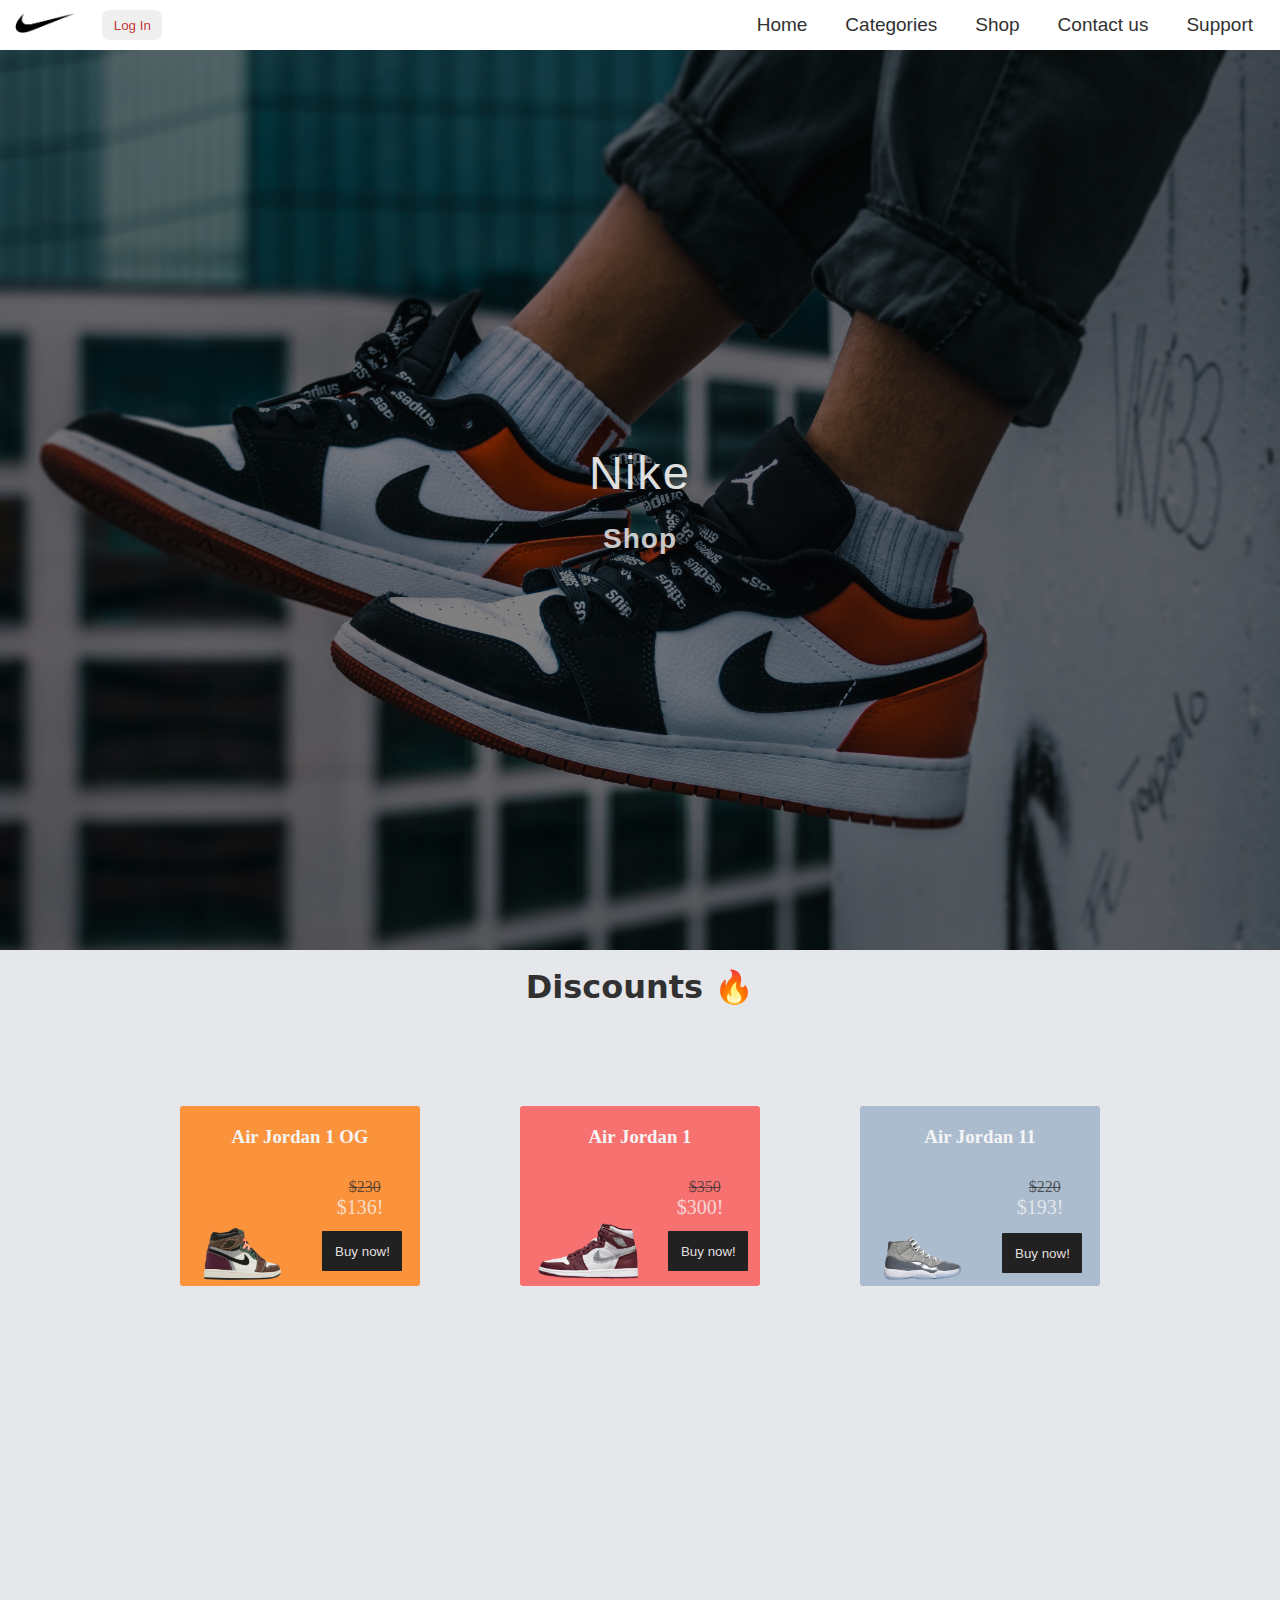
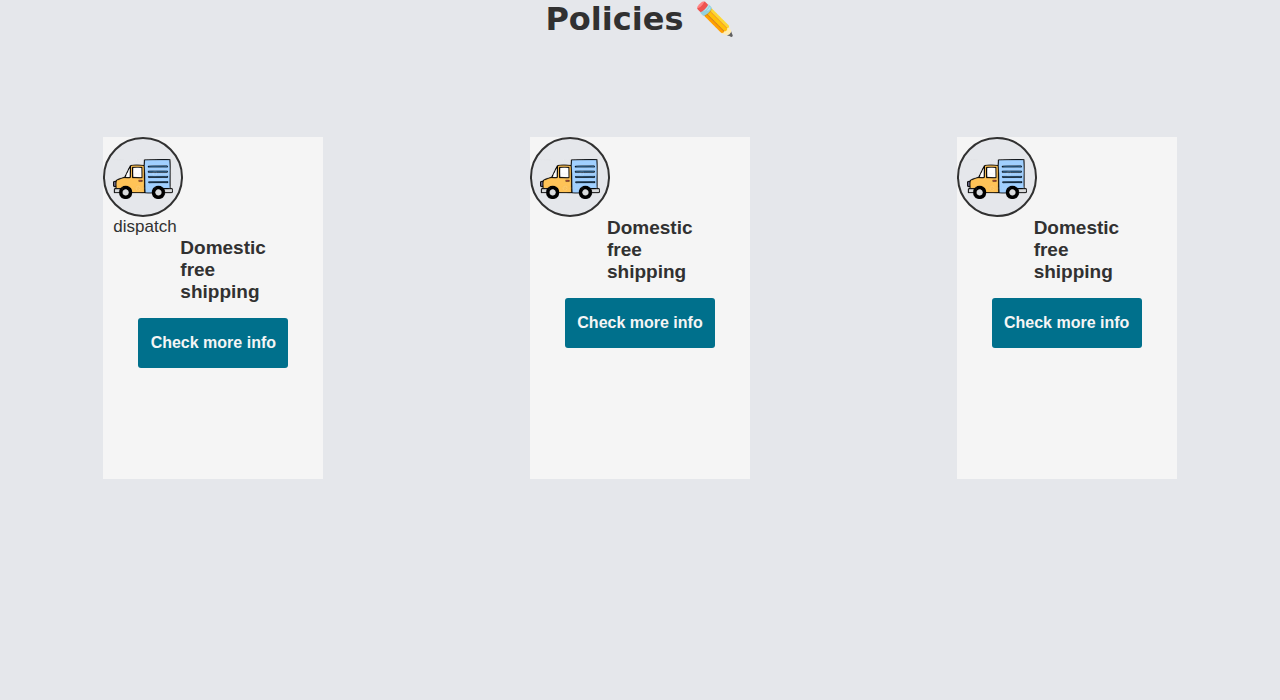
==== index.html @ b377f17c "se guarda" ====
<!DOCTYPE html>
<html lang="en">
  <head>
    <meta charset="UTF-8" />
    <meta http-equiv="X-UA-Compatible" content="IE=edge" />
    <meta name="viewport" content="width=device-width, initial-scale=1.0" />
    <link rel="shortcut icon" href="./img/nike-logo.svg" type="image/x-icon" />
    <link rel="stylesheet" href="./styles/index.css" />
    <title>Nike eCommerce</title>
  </head>
  <body>
    <div class="contenedor-navbar">
      <!-- -------------navbar------------------- -->
        <div class="logo">
        <img src="./img/nike-logo.png" alt="" />
    </div>
    <button>Log In</button>
    <nav>
            <a href="">Home</a>
            <a href="">Categories</a>
            <a href="">Shop</a>
            <a href="">Contact us</a>
            <a href="">Support</a>
      </nav>
    </div>
    <!-- -------------navbar------------------- -->
    <!-- -------------FOTO----------------- -->
    </div>
    <header>
        <div class="foto">
            <h2 class="nike">Nike</h2>
            <h3 class="shop"><a href="">Shop</a></h3>
        </div>
    </header>
<!-- -------------FOTO----------------- -->
<div class="fondo-color">


    <div class="contenedor-descuentos">
        <div class="title-discounts">
            <h1>Discounts 🔥</h1>
        </div>

        <div class="contenedor-targetas-descuentos">

            <div class="target">
                <div class="izq">
                <h3 class="nombre-1">
                    Air Jordan 1 OG
                </h3>
                <div class="precio-1">
                    <p class="original">$230</p>
                    <p class="oferta">$136!</p>
                </div>
                </div>
                <div class="zapa-boton">
                <img src="./img/zapas-des-1.png" alt="">
                    <button>
                        Buy now!
                    </button>
            </div>
            </div>


            <div class="target-2">
                <div class="izq">
                <h3 class="nombre-1">
                    Air Jordan 1
                </h3>
                <div class="precio-1">
                    <p class="original">$350</p>
                    <p class="oferta">$300!</p>
                </div>
                </div>
                <div class="zapa-boton">
                <img src="./img/zapa-2.png" alt="">
                    <button>
                        Buy now!
                    </button>
            </div>
            </div>



            <div class="target-3">
                <div class="izq">
                <h3 class="nombre-1">
                    Air Jordan 11
                </h3>
                <div class="precio-1">
                    <p class="original">$220</p>
                    <p class="oferta">$193!</p>
                </div>
                </div>
                <div class="zapa-boton">
                    <div class="alrevez">
                <img src="./img/zapa-3.png" alt="">
            </div>
                    <button>
                        Buy now!
                    </button>
            </div>
            </div>


        </div>

    </div>


    <div class="contenedorPolicies">
        <div class="titlePolicies">
            <h1>Policies ✏️</h1>
        </div>

        <div class="contenedor-cajas">

        <div class="card">
            <div class="circle">
            <div class="img">
            <img src="./img/hand-drawn-truck-illustration-png.webp" alt="">
            
        </div>
        
        </div>
        <p class="despacho">dispatch</p>
        <div class="texto">
            <p>Domestic free shipping</p>
        </div>
        <div class="boton">
            <button>Check more info</button>
        </div>
        </div>


        <div class="card">
            <div class="circle">
            <div class="img">
            <img src="./img/hand-drawn-truck-illustration-png.webp" alt="">
        </div>
        </div>
        <div class="texto">
            <p>Domestic free shipping</p>
        </div>
        <div class="boton">
            <button>Check more info</button>
        </div>
        </div>


        <div class="card">
            <div class="circle">
            <div class="img">
            <img src="./img/hand-drawn-truck-illustration-png.webp" alt="">
        </div>
        </div>
        <div class="texto">
            <p>Domestic free shipping</p>
        </div>
        <div class="boton">
            <button>Check more info</button>
        </div>
        </div>


    </div>

</div>

</div>
  </body>
</html>
---- styles/index.css ----
.contenedor-navbar {
  display: flex;
  justify-content: space-between;
  align-items: center;
  width: 100%;
  height: 50px;
}
.contenedor-navbar .logo {
  margin-left: 15px;
}
.contenedor-navbar .logo img {
  width: 60px;
  height: 20px;
}
.contenedor-navbar button {
  margin-right: 550px;
  width: 60px;
  height: 30px;
  border-radius: 7px;
  border: none;
  color: rgba(182, 9, 9, 0.837);
}
.contenedor-navbar button:hover {
  background-color: rgba(128, 128, 128, 0.341);
  transition: 0.7s;
}
.contenedor-navbar nav {
  margin-right: 10px;
}
.contenedor-navbar nav a {
  padding: 17px;
  color: #313131;
  font-size: 19px;
  font-family: sans-serif;
}
.contenedor-navbar nav a:hover {
  color: rgba(182, 9, 9, 0.837);
  transition: 0.3s;
}

header {
  width: 100%;
  height: 100vh;
}
header .foto {
  background-image: linear-gradient(0deg, rgba(0, 0, 0, 0.5), rgba(0, 0, 0, 0.5)), url(../img/danilo-capece-NoVnXXmDNi0-unsplash.jpg);
  background-position: center;
  background-size: cover;
  height: 100vh;
  width: 100%;
  display: flex;
  justify-content: center;
  align-items: center;
  flex-direction: column;
}
header .nike {
  font-size: 47px;
  font-family: rubik, sans-serif;
  letter-spacing: 2px;
  color: whitesmoke;
  font-weight: inherit;
  opacity: 0.9;
  margin-bottom: 23px;
}
header h3 a {
  font-size: 28px;
  font-family: Arial, Helvetica, sans-serif;
  color: whitesmoke;
  letter-spacing: 1px;
  font-weight: inherit;
  border-bottom: 2px whitesmoke;
  transition: 0.3s;
  opacity: 0.8;
}
header h3 a:hover {
  opacity: 1;
  transform: scale(1.2);
}

.fondo-color {
  background-color: rgb(229, 231, 235);
}

.contenedor-descuentos {
  height: 70vh;
  width: 100%;
}
.contenedor-descuentos .title-discounts {
  display: flex;
  justify-content: center;
  align-items: center;
  padding-top: 18px;
}
.contenedor-descuentos .title-discounts h1 {
  color: #313131;
  font-family: system-ui, -apple-system, BlinkMacSystemFont, "Segoe UI", Roboto, Oxygen, Ubuntu, Cantarell, "Open Sans", "Helvetica Neue", sans-serif;
}
.contenedor-descuentos .contenedor-targetas-descuentos {
  display: flex;
  align-items: center;
  justify-content: center;
  margin: 50px;
}
.contenedor-descuentos .contenedor-targetas-descuentos .target {
  background-color: rgb(251, 146, 60);
  width: 240px;
  height: 180px;
  margin: 50px;
  transition: 0.5s;
  border-radius: 3px;
}
.contenedor-descuentos .contenedor-targetas-descuentos .target:hover {
  background-color: rgb(251, 106, 60);
  transition: 0.3s;
  transform: skewX(-20deg);
}
.contenedor-descuentos .contenedor-targetas-descuentos .target .izq {
  display: flex;
  flex-direction: column;
  justify-content: center;
  align-items: center;
  margin-top: 1.25rem;
}
.contenedor-descuentos .contenedor-targetas-descuentos .target .izq h3 {
  font-size: 1.175rem;
  color: whitesmoke;
}
.contenedor-descuentos .contenedor-targetas-descuentos .target .izq .precio-1 {
  display: block;
  margin-left: 120px;
  margin-top: 30px;
}
.contenedor-descuentos .contenedor-targetas-descuentos .target .izq .precio-1 .original {
  color: rgba(49, 49, 49, 0.7725490196);
  margin-left: 12px;
  text-decoration-line: line-through;
}
.contenedor-descuentos .contenedor-targetas-descuentos .target .izq .precio-1 .oferta {
  font-size: 20px;
  color: rgba(245, 245, 245, 0.765);
}
.contenedor-descuentos .contenedor-targetas-descuentos .target .zapa-boton {
  display: flex;
  justify-content: space-around;
  align-items: center;
}
.contenedor-descuentos .contenedor-targetas-descuentos .target .zapa-boton img {
  height: 4rem;
}
.contenedor-descuentos .contenedor-targetas-descuentos .target .zapa-boton button {
  background-color: #212121;
  color: rgb(224, 223, 223);
  height: 40px;
  width: 80px;
  border: none;
  border-radius: 1px;
}
.contenedor-descuentos .contenedor-targetas-descuentos .target .zapa-boton button:hover {
  background-color: #313131;
  transition: 0.3s;
  color: white;
}
.contenedor-descuentos .contenedor-targetas-descuentos .target-2 {
  background-color: rgb(248, 113, 113);
  width: 240px;
  height: 180px;
  margin: 50px;
  transition: 0.5s;
  border-radius: 3px;
}
.contenedor-descuentos .contenedor-targetas-descuentos .target-2:hover {
  background-color: rgb(230, 80, 57);
  transition: 0.3s;
  transform: skewX(-20deg);
}
.contenedor-descuentos .contenedor-targetas-descuentos .target-2 .izq {
  display: flex;
  flex-direction: column;
  justify-content: center;
  align-items: center;
  margin-top: 1.25rem;
}
.contenedor-descuentos .contenedor-targetas-descuentos .target-2 .izq h3 {
  font-size: 1.175rem;
  color: whitesmoke;
}
.contenedor-descuentos .contenedor-targetas-descuentos .target-2 .izq .precio-1 {
  display: block;
  margin-left: 120px;
  margin-top: 30px;
}
.contenedor-descuentos .contenedor-targetas-descuentos .target-2 .izq .precio-1 .original {
  color: rgba(49, 49, 49, 0.7725490196);
  margin-left: 12px;
  text-decoration-line: line-through;
}
.contenedor-descuentos .contenedor-targetas-descuentos .target-2 .izq .precio-1 .oferta {
  font-size: 20px;
  color: rgba(245, 245, 245, 0.765);
}
.contenedor-descuentos .contenedor-targetas-descuentos .target-2 .zapa-boton {
  display: flex;
  justify-content: space-around;
  align-items: center;
}
.contenedor-descuentos .contenedor-targetas-descuentos .target-2 .zapa-boton img {
  height: 4rem;
}
.contenedor-descuentos .contenedor-targetas-descuentos .target-2 .zapa-boton button {
  background-color: #212121;
  color: rgb(224, 223, 223);
  height: 40px;
  width: 80px;
  border: none;
  border-radius: 1px;
}
.contenedor-descuentos .contenedor-targetas-descuentos .target-2 .zapa-boton button:hover {
  background-color: #313131;
  transition: 0.3s;
  color: white;
}

.target-3 {
  background-color: rgb(172, 188, 207);
  width: 240px;
  height: 180px;
  margin: 50px;
  transition: 0.5s;
  border-radius: 3px;
}
.target-3:hover {
  background-color: rgb(137, 149, 164);
  transition: 0.3s;
  transform: skewX(-20deg);
}
.target-3 .izq {
  display: flex;
  flex-direction: column;
  justify-content: center;
  align-items: center;
  margin-top: 1.25rem;
}
.target-3 .izq h3 {
  font-size: 1.175rem;
  color: whitesmoke;
}
.target-3 .izq .precio-1 {
  display: block;
  margin-left: 120px;
  margin-top: 30px;
}
.target-3 .izq .precio-1 .original {
  color: rgba(49, 49, 49, 0.7725490196);
  margin-left: 12px;
  text-decoration-line: line-through;
}
.target-3 .izq .precio-1 .oferta {
  font-size: 20px;
  color: rgba(245, 245, 245, 0.765);
}
.target-3 .zapa-boton {
  display: flex;
  justify-content: space-around;
  align-items: center;
}
.target-3 .zapa-boton img {
  height: 4rem;
}
.target-3 .zapa-boton button {
  background-color: #212121;
  color: rgb(224, 223, 223);
  height: 40px;
  width: 80px;
  border: none;
  border-radius: 1px;
}
.target-3 .zapa-boton button:hover {
  background-color: #313131;
  transition: 0.3s;
  color: white;
}

.contenedorPolicies {
  height: 80vh;
  width: 100%;
}
.contenedorPolicies h1 {
  color: #313131;
  font-family: system-ui, -apple-system, BlinkMacSystemFont, "Segoe UI", Roboto, Oxygen, Ubuntu, Cantarell, "Open Sans", "Helvetica Neue", sans-serif;
  display: flex;
  justify-content: center;
  align-items: center;
  padding-top: 20px;
}
.contenedorPolicies .contenedor-cajas {
  display: flex;
  justify-content: center;
  align-items: center;
  justify-content: space-around;
  height: 60vh;
}
.contenedorPolicies .contenedor-cajas .card {
  height: 38vh;
  width: 220px;
  background-color: whitesmoke;
  transition: 0.3s;
}
.contenedorPolicies .contenedor-cajas .card:hover {
  transform: scale();
  box-shadow: 0px 0px 10px 0px #313131;
}
.contenedorPolicies .contenedor-cajas .card .circle {
  background-color: rgb(229, 231, 235);
  height: 5rem;
  width: 5rem;
  border-radius: 9999px;
  border-top: #313131 2px solid;
  border-left: #313131 2px solid;
  border-right: #313131 2px solid;
  border-bottom: #313131 2px solid;
}
.contenedorPolicies .contenedor-cajas .card .circle .img {
  display: flex;
  align-items: center;
  justify-content: center;
  width: 100%;
  padding-top: 20px;
}
.contenedorPolicies .contenedor-cajas .card .circle .img img {
  width: 60px;
  height: 40px;
}
.contenedorPolicies .contenedor-cajas .card .despacho {
  color: #313131;
  font-size: 17px;
  font-family: "Franklin Gothic Medium", "Arial Narrow", Arial, sans-serif;
  padding-left: 10px;
  width: 100%;
}
.contenedorPolicies .contenedor-cajas .card .texto {
  width: 100%;
  display: flex;
  align-items: center;
  justify-content: center;
  margin-top: 0px;
}
.contenedorPolicies .contenedor-cajas .card .texto p {
  color: #313131;
  font-family: sans-serif;
  width: 30%;
  font-weight: bold;
  font-size: 19px;
}
.contenedorPolicies .contenedor-cajas .card .boton {
  display: flex;
  justify-content: center;
  align-items: center;
  padding-top: 15px;
  padding-bottom: 3px;
}
.contenedorPolicies .contenedor-cajas .card .boton button {
  background-color: rgb(0, 112, 140);
  border: none;
  border-radius: 3px;
  width: 150px;
  height: 50px;
  color: whitesmoke;
  font-size: 16px;
  font-weight: bold;
  font-family: sans-serif;
}
.contenedorPolicies .contenedor-cajas .card .boton button:hover {
  background-color: rgb(1, 87, 109);
  transition: 0.2s;
}

* {
  padding: 0px;
  margin: 0px;
  box-sizing: border-box;
}

a {
  text-decoration: none;
}

ul {
  list-style: none;
}/*# sourceMappingURL=index.css.map */
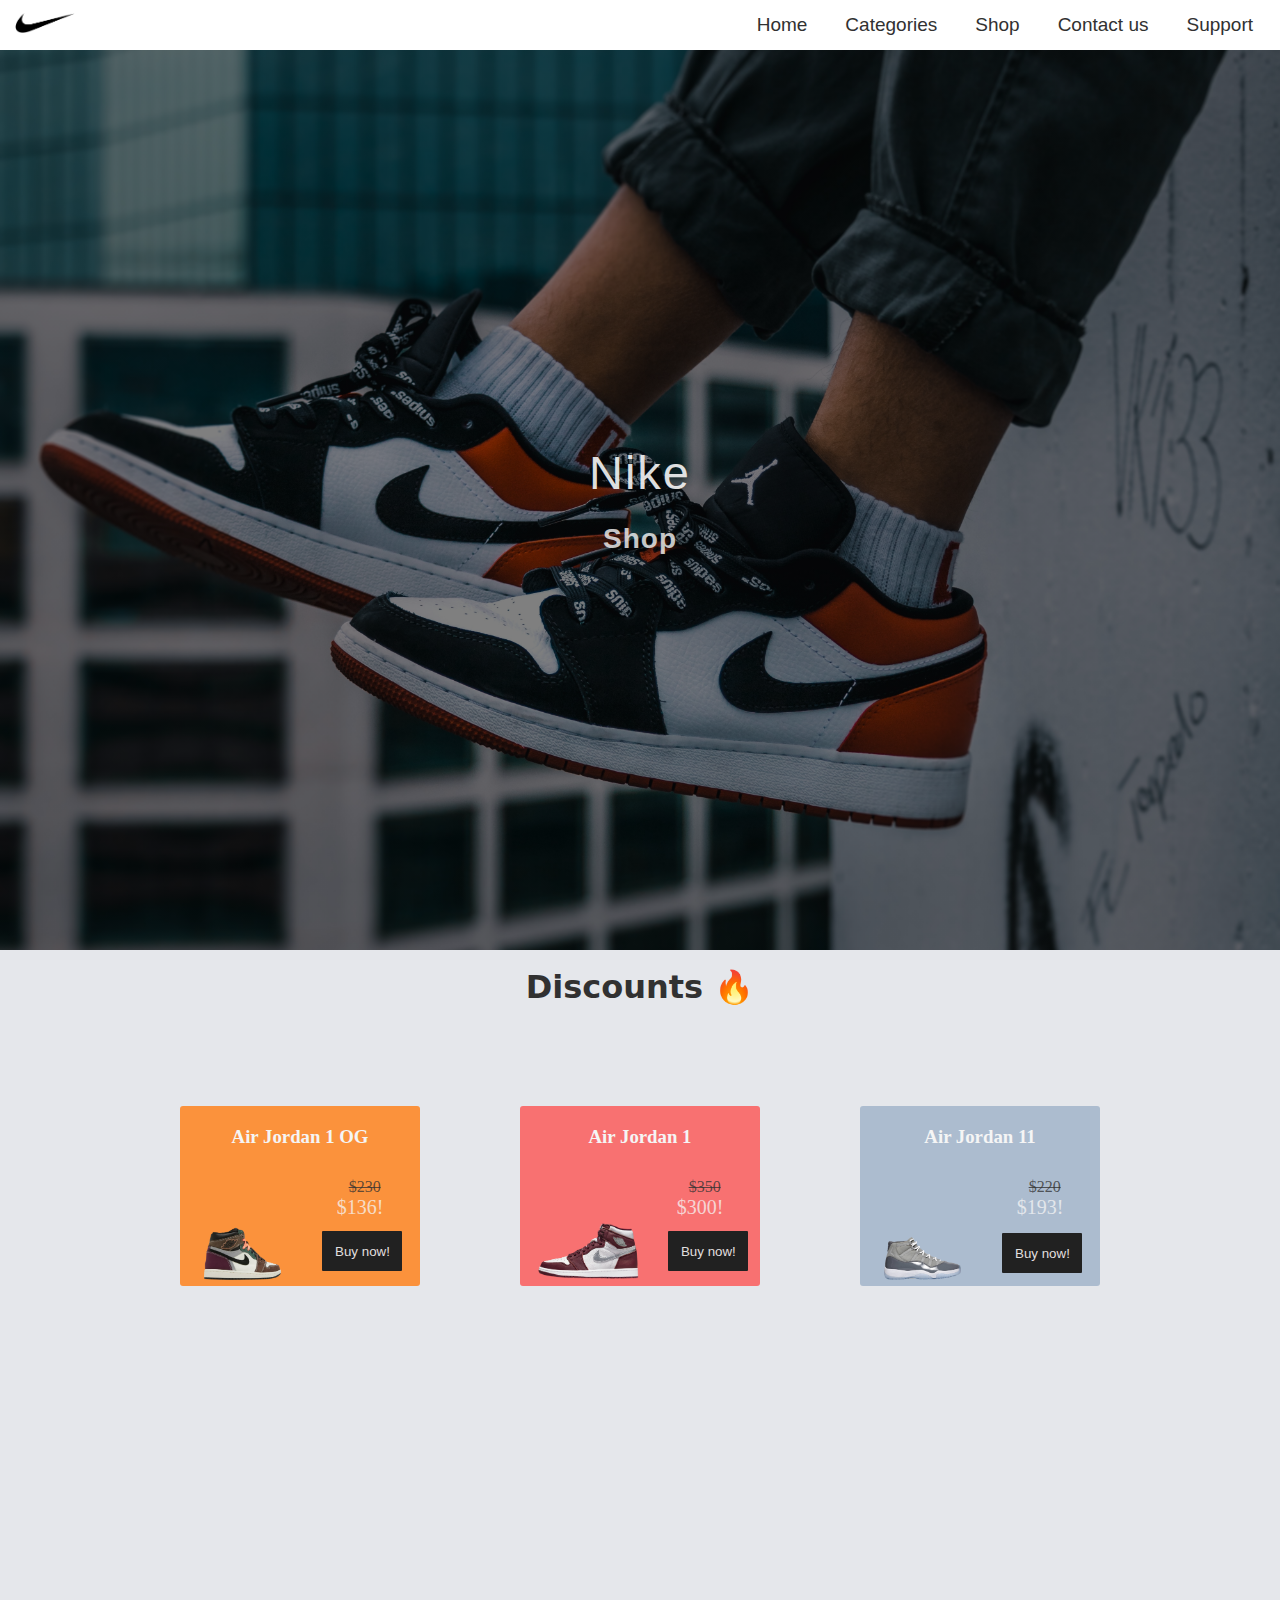
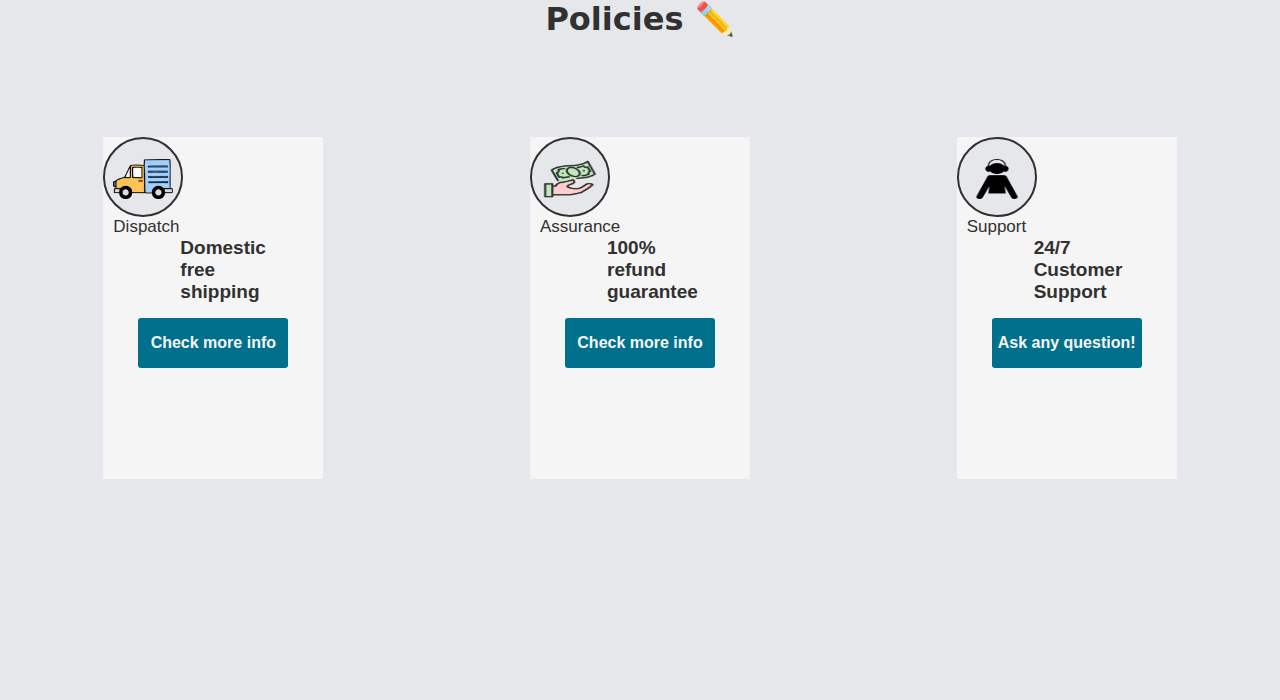
==== commit c4841343: "act2" ====
--- a/index.html
+++ b/index.html
@@ -6,6 +6,7 @@
     <meta name="viewport" content="width=device-width, initial-scale=1.0" />
     <link rel="shortcut icon" href="./img/nike-logo.svg" type="image/x-icon" />
     <link rel="stylesheet" href="./styles/index.css" />
+    <script src="./js/main.js"></script>
     <title>Nike eCommerce</title>
   </head>
   <body>
@@ -14,13 +15,13 @@
         <div class="logo">
         <img src="./img/nike-logo.png" alt="" />
     </div>
-    <button>Log In</button>
+    
     <nav>
-            <a href="">Home</a>
-            <a href="">Categories</a>
-            <a href="">Shop</a>
-            <a href="">Contact us</a>
-            <a href="">Support</a>
+            <a href="./index.html">Home</a>
+            <a href="./html/categories.html">Categories</a>
+            <a href="./html/shop.html">Shop</a>
+            <a href="./html/contact-us.html">Contact us</a>
+            <a href="./html/support.html">Support</a>
       </nav>
     </div>
     <!-- -------------navbar------------------- -->
@@ -123,7 +124,7 @@
         </div>
         
         </div>
-        <p class="despacho">dispatch</p>
+        <p class="despacho">Dispatch</p>
         <div class="texto">
             <p>Domestic free shipping</p>
         </div>
@@ -136,11 +137,12 @@
         <div class="card">
             <div class="circle">
             <div class="img">
-            <img src="./img/hand-drawn-truck-illustration-png.webp" alt="">
+            <img src="./img/58b6ef10b35d7b1a1f43ffbb51ce09f5-billete-de-un-dolar.png" alt="">
         </div>
         </div>
+        <p class="despacho">Assurance</p>
         <div class="texto">
-            <p>Domestic free shipping</p>
+            <p>100% refund guarantee</p>
         </div>
         <div class="boton">
             <button>Check more info</button>
@@ -151,14 +153,15 @@
         <div class="card">
             <div class="circle">
             <div class="img">
-            <img src="./img/hand-drawn-truck-illustration-png.webp" alt="">
+            <img src="./img/support-img.png" alt="">
         </div>
         </div>
+        <p class="despacho">Support</p>
         <div class="texto">
-            <p>Domestic free shipping</p>
+            <p>24/7 Customer Support</p>
         </div>
         <div class="boton">
-            <button>Check more info</button>
+            <button>Ask any question!</button>
         </div>
         </div>
 
--- a/styles/index.css
+++ b/styles/index.css
@@ -1,379 +1,762 @@
-.contenedor-navbar {
-  display: flex;
-  justify-content: space-between;
-  align-items: center;
-  width: 100%;
-  height: 50px;
+@media (max-width: 768px) {
+  .contenedor-navbar {
+    display: flex;
+    flex-direction: column;
+    align-items: center;
+    justify-content: center;
+    width: 100%;
+    min-height: 80px;
+  }
+  .contenedor-navbar .logo {
+    padding-bottom: 20px;
+  }
+  .contenedor-navbar .logo img {
+    width: 60px;
+    height: 20px;
+    display: flex;
+    justify-content: space-around;
+    align-items: center;
+  }
+  .contenedor-navbar button {
+    margin-right: 550px;
+    width: 60px;
+    height: 30px;
+    border-radius: 7px;
+    border: none;
+    color: rgba(182, 9, 9, 0.837);
+  }
+  .contenedor-navbar button:hover {
+    background-color: rgba(128, 128, 128, 0.341);
+    transition: 0.7s;
+  }
+  .contenedor-navbar nav {
+    margin-right: 10px;
+  }
+  .contenedor-navbar nav a {
+    padding: 6px;
+    color: #313131;
+    font-size: 19px;
+    font-family: sans-serif;
+  }
+  .contenedor-navbar nav a:hover {
+    color: rgba(182, 9, 9, 0.837);
+    transition: 0.3s;
+  }
+  header {
+    width: 100%;
+    height: 100vh;
+  }
+  header .foto {
+    background-image: linear-gradient(0deg, rgba(0, 0, 0, 0.5), rgba(0, 0, 0, 0.5)), url(../img/danilo-capece-NoVnXXmDNi0-unsplash.jpg);
+    background-position: center;
+    background-size: cover;
+    height: 100vh;
+    width: 100%;
+    display: flex;
+    justify-content: center;
+    align-items: center;
+    flex-direction: column;
+  }
+  header .nike {
+    font-size: 47px;
+    font-family: rubik, sans-serif;
+    letter-spacing: 2px;
+    color: whitesmoke;
+    font-weight: inherit;
+    opacity: 0.9;
+    margin-bottom: 23px;
+  }
+  header h3 a {
+    font-size: 28px;
+    font-family: Arial, Helvetica, sans-serif;
+    color: whitesmoke;
+    letter-spacing: 1px;
+    font-weight: inherit;
+    border-bottom: 2px whitesmoke;
+    transition: 0.3s;
+    opacity: 0.8;
+  }
+  header h3 a:hover {
+    opacity: 1;
+    transform: scale(1.2);
+  }
 }
-.contenedor-navbar .logo {
-  margin-left: 15px;
+@media (min-width: 768px) {
+  .contenedor-navbar {
+    display: flex;
+    justify-content: space-between;
+    align-items: center;
+    width: 100%;
+    min-height: 50px;
+  }
+  .contenedor-navbar .logo {
+    margin-left: 15px;
+  }
+  .contenedor-navbar .logo img {
+    width: 60px;
+    height: 20px;
+  }
+  .contenedor-navbar button {
+    margin-right: 550px;
+    width: 60px;
+    height: 30px;
+    border-radius: 7px;
+    border: none;
+    color: rgba(182, 9, 9, 0.837);
+  }
+  .contenedor-navbar button:hover {
+    background-color: rgba(128, 128, 128, 0.341);
+    transition: 0.7s;
+  }
+  .contenedor-navbar nav {
+    margin-right: 10px;
+  }
+  .contenedor-navbar nav a {
+    padding: 17px;
+    color: #313131;
+    font-size: 19px;
+    font-family: sans-serif;
+  }
+  .contenedor-navbar nav a:hover {
+    color: rgba(182, 9, 9, 0.837);
+    transition: 0.3s;
+  }
+  header {
+    width: 100%;
+    height: 100vh;
+  }
+  header .foto {
+    background-image: linear-gradient(0deg, rgba(0, 0, 0, 0.5), rgba(0, 0, 0, 0.5)), url(../img/danilo-capece-NoVnXXmDNi0-unsplash.jpg);
+    background-position: center;
+    background-size: cover;
+    height: 100vh;
+    width: 100%;
+    display: flex;
+    justify-content: center;
+    align-items: center;
+    flex-direction: column;
+  }
+  header .nike {
+    font-size: 47px;
+    font-family: rubik, sans-serif;
+    letter-spacing: 2px;
+    color: whitesmoke;
+    font-weight: inherit;
+    opacity: 0.9;
+    margin-bottom: 23px;
+  }
+  header h3 a {
+    font-size: 28px;
+    font-family: Arial, Helvetica, sans-serif;
+    color: whitesmoke;
+    letter-spacing: 1px;
+    font-weight: inherit;
+    border-bottom: 2px whitesmoke;
+    transition: 0.3s;
+    opacity: 0.8;
+  }
+  header h3 a:hover {
+    opacity: 1;
+    transform: scale(1.2);
+  }
 }
-.contenedor-navbar .logo img {
-  width: 60px;
-  height: 20px;
+@media (max-width: 768px) {
+  .fondo-color {
+    background-color: rgb(229, 231, 235);
+  }
+  .contenedorPolicies {
+    height: 120vh;
+    width: 100%;
+  }
+  .contenedorPolicies h1 {
+    color: #313131;
+    font-family: system-ui, -apple-system, BlinkMacSystemFont, "Segoe UI", Roboto, Oxygen, Ubuntu, Cantarell, "Open Sans", "Helvetica Neue", sans-serif;
+    display: flex;
+    justify-content: center;
+    align-items: center;
+    padding-top: 20px;
+  }
+  .contenedorPolicies .contenedor-cajas {
+    display: flex;
+    justify-content: center;
+    align-items: center;
+    flex-direction: column;
+    height: 100vh;
+    padding-top: 50px;
+  }
+  .contenedorPolicies .contenedor-cajas .card {
+    height: 38vh;
+    width: 220px;
+    background-color: whitesmoke;
+    transition: 0.3s;
+    margin: 20px;
+  }
+  .contenedorPolicies .contenedor-cajas .card:hover {
+    border-radius: 2px;
+    transform: scale();
+    box-shadow: 0px 0px 10px 0px #313131;
+  }
+  .contenedorPolicies .contenedor-cajas .card .circle {
+    background-color: rgb(229, 231, 235);
+    height: 5rem;
+    width: 5rem;
+    border-radius: 9999px;
+    border-top: #313131 2px solid;
+    border-left: #313131 2px solid;
+    border-right: #313131 2px solid;
+    border-bottom: #313131 2px solid;
+  }
+  .contenedorPolicies .contenedor-cajas .card .circle .img {
+    display: flex;
+    align-items: center;
+    justify-content: center;
+    width: 100%;
+    padding-top: 20px;
+  }
+  .contenedorPolicies .contenedor-cajas .card .circle .img img {
+    width: 60px;
+    height: 40px;
+  }
+  .contenedorPolicies .contenedor-cajas .card .despacho {
+    color: #313131;
+    font-size: 17px;
+    font-family: "Franklin Gothic Medium", "Arial Narrow", Arial, sans-serif;
+    padding-left: 10px;
+    width: 100%;
+  }
+  .contenedorPolicies .contenedor-cajas .card .texto {
+    width: 100%;
+    display: flex;
+    align-items: center;
+    justify-content: center;
+    margin-top: 0px;
+  }
+  .contenedorPolicies .contenedor-cajas .card .texto p {
+    color: #313131;
+    font-family: sans-serif;
+    width: 30%;
+    font-weight: bold;
+    font-size: 19px;
+  }
+  .contenedorPolicies .contenedor-cajas .card .boton {
+    display: flex;
+    justify-content: center;
+    align-items: center;
+    padding-top: 15px;
+    padding-bottom: 3px;
+  }
+  .contenedorPolicies .contenedor-cajas .card .boton button {
+    background-color: rgb(0, 112, 140);
+    border: none;
+    border-radius: 3px;
+    width: 150px;
+    height: 50px;
+    color: whitesmoke;
+    font-size: 16px;
+    font-weight: bold;
+    font-family: sans-serif;
+  }
+  .contenedorPolicies .contenedor-cajas .card .boton button:hover {
+    background-color: rgb(1, 87, 109);
+    transition: 0.2s;
+  }
 }
-.contenedor-navbar button {
-  margin-right: 550px;
-  width: 60px;
-  height: 30px;
-  border-radius: 7px;
-  border: none;
-  color: rgba(182, 9, 9, 0.837);
+@media (min-width: 768px) {
+  .fondo-color {
+    background-color: rgb(229, 231, 235);
+  }
+  .contenedorPolicies {
+    height: 80vh;
+    width: 100%;
+  }
+  .contenedorPolicies h1 {
+    color: #313131;
+    font-family: system-ui, -apple-system, BlinkMacSystemFont, "Segoe UI", Roboto, Oxygen, Ubuntu, Cantarell, "Open Sans", "Helvetica Neue", sans-serif;
+    display: flex;
+    justify-content: center;
+    align-items: center;
+    padding-top: 20px;
+  }
+  .contenedorPolicies .contenedor-cajas {
+    display: flex;
+    justify-content: center;
+    align-items: center;
+    justify-content: space-around;
+    height: 60vh;
+  }
+  .contenedorPolicies .contenedor-cajas .card {
+    height: 38vh;
+    width: 220px;
+    background-color: whitesmoke;
+    transition: 0.3s;
+  }
+  .contenedorPolicies .contenedor-cajas .card:hover {
+    transform: scale();
+    box-shadow: 0px 0px 10px 0px #313131;
+  }
+  .contenedorPolicies .contenedor-cajas .card .circle {
+    background-color: rgb(229, 231, 235);
+    height: 5rem;
+    width: 5rem;
+    border-radius: 9999px;
+    border-top: #313131 2px solid;
+    border-left: #313131 2px solid;
+    border-right: #313131 2px solid;
+    border-bottom: #313131 2px solid;
+  }
+  .contenedorPolicies .contenedor-cajas .card .circle .img {
+    display: flex;
+    align-items: center;
+    justify-content: center;
+    width: 100%;
+    padding-top: 20px;
+  }
+  .contenedorPolicies .contenedor-cajas .card .circle .img img {
+    width: 60px;
+    height: 40px;
+  }
+  .contenedorPolicies .contenedor-cajas .card .despacho {
+    color: #313131;
+    font-size: 17px;
+    font-family: "Franklin Gothic Medium", "Arial Narrow", Arial, sans-serif;
+    padding-left: 10px;
+    width: 100%;
+  }
+  .contenedorPolicies .contenedor-cajas .card .texto {
+    width: 100%;
+    display: flex;
+    align-items: center;
+    justify-content: center;
+    margin-top: 0px;
+  }
+  .contenedorPolicies .contenedor-cajas .card .texto p {
+    color: #313131;
+    font-family: sans-serif;
+    width: 30%;
+    font-weight: bold;
+    font-size: 19px;
+  }
+  .contenedorPolicies .contenedor-cajas .card .boton {
+    display: flex;
+    justify-content: center;
+    align-items: center;
+    padding-top: 15px;
+    padding-bottom: 3px;
+  }
+  .contenedorPolicies .contenedor-cajas .card .boton button {
+    background-color: rgb(0, 112, 140);
+    border: none;
+    border-radius: 3px;
+    width: 150px;
+    height: 50px;
+    color: whitesmoke;
+    font-size: 16px;
+    font-weight: bold;
+    font-family: sans-serif;
+  }
+  .contenedorPolicies .contenedor-cajas .card .boton button:hover {
+    background-color: rgb(1, 87, 109);
+    transition: 0.2s;
+  }
 }
-.contenedor-navbar button:hover {
-  background-color: rgba(128, 128, 128, 0.341);
-  transition: 0.7s;
+@media (max-width: 768px) {
+  .contenedor-descuentos {
+    height: 100vh;
+    width: 100%;
+  }
+  .contenedor-descuentos .title-discounts {
+    display: flex;
+    justify-content: center;
+    align-items: center;
+    padding-top: 18px;
+  }
+  .contenedor-descuentos .title-discounts h1 {
+    color: #313131;
+    font-family: system-ui, -apple-system, BlinkMacSystemFont, "Segoe UI", Roboto, Oxygen, Ubuntu, Cantarell, "Open Sans", "Helvetica Neue", sans-serif;
+  }
+  .contenedor-descuentos .contenedor-targetas-descuentos {
+    display: flex;
+    align-items: center;
+    justify-content: center;
+    flex-direction: column;
+    padding-top: 50px;
+  }
+  .contenedor-descuentos .contenedor-targetas-descuentos .target {
+    background-color: rgb(251, 146, 60);
+    width: 240px;
+    height: 180px;
+    transition: 0.5s;
+    border-radius: 3px;
+  }
+  .contenedor-descuentos .contenedor-targetas-descuentos .target:hover {
+    background-color: rgb(251, 106, 60);
+    transition: 0.3s;
+    transform: skewX(-20deg);
+  }
+  .contenedor-descuentos .contenedor-targetas-descuentos .target .izq {
+    display: flex;
+    flex-direction: column;
+    justify-content: center;
+    align-items: center;
+    margin-top: 1.25rem;
+  }
+  .contenedor-descuentos .contenedor-targetas-descuentos .target .izq h3 {
+    font-size: 1.175rem;
+    color: whitesmoke;
+  }
+  .contenedor-descuentos .contenedor-targetas-descuentos .target .izq .precio-1 {
+    display: block;
+    margin-left: 120px;
+    margin-top: 30px;
+  }
+  .contenedor-descuentos .contenedor-targetas-descuentos .target .izq .precio-1 .original {
+    color: rgba(49, 49, 49, 0.7725490196);
+    margin-left: 12px;
+    text-decoration-line: line-through;
+  }
+  .contenedor-descuentos .contenedor-targetas-descuentos .target .izq .precio-1 .oferta {
+    font-size: 20px;
+    color: rgba(245, 245, 245, 0.765);
+  }
+  .contenedor-descuentos .contenedor-targetas-descuentos .target .zapa-boton {
+    display: flex;
+    justify-content: space-around;
+    align-items: center;
+  }
+  .contenedor-descuentos .contenedor-targetas-descuentos .target .zapa-boton img {
+    height: 4rem;
+  }
+  .contenedor-descuentos .contenedor-targetas-descuentos .target .zapa-boton button {
+    background-color: #212121;
+    color: rgb(224, 223, 223);
+    height: 40px;
+    width: 80px;
+    border: none;
+    border-radius: 1px;
+  }
+  .contenedor-descuentos .contenedor-targetas-descuentos .target .zapa-boton button:hover {
+    background-color: #313131;
+    transition: 0.3s;
+    color: white;
+  }
+  .contenedor-descuentos .contenedor-targetas-descuentos .target-2 {
+    background-color: rgb(248, 113, 113);
+    width: 240px;
+    height: 180px;
+    margin: 50px;
+    transition: 0.5s;
+    border-radius: 3px;
+  }
+  .contenedor-descuentos .contenedor-targetas-descuentos .target-2:hover {
+    background-color: rgb(230, 80, 57);
+    transition: 0.3s;
+    transform: skewX(-20deg);
+  }
+  .contenedor-descuentos .contenedor-targetas-descuentos .target-2 .izq {
+    display: flex;
+    flex-direction: column;
+    justify-content: center;
+    align-items: center;
+    margin-top: 1.25rem;
+  }
+  .contenedor-descuentos .contenedor-targetas-descuentos .target-2 .izq h3 {
+    font-size: 1.175rem;
+    color: whitesmoke;
+  }
+  .contenedor-descuentos .contenedor-targetas-descuentos .target-2 .izq .precio-1 {
+    display: block;
+    margin-left: 120px;
+    margin-top: 30px;
+  }
+  .contenedor-descuentos .contenedor-targetas-descuentos .target-2 .izq .precio-1 .original {
+    color: rgba(49, 49, 49, 0.7725490196);
+    margin-left: 12px;
+    text-decoration-line: line-through;
+  }
+  .contenedor-descuentos .contenedor-targetas-descuentos .target-2 .izq .precio-1 .oferta {
+    font-size: 20px;
+    color: rgba(245, 245, 245, 0.765);
+  }
+  .contenedor-descuentos .contenedor-targetas-descuentos .target-2 .zapa-boton {
+    display: flex;
+    justify-content: space-around;
+    align-items: center;
+  }
+  .contenedor-descuentos .contenedor-targetas-descuentos .target-2 .zapa-boton img {
+    height: 4rem;
+  }
+  .contenedor-descuentos .contenedor-targetas-descuentos .target-2 .zapa-boton button {
+    background-color: #212121;
+    color: rgb(224, 223, 223);
+    height: 40px;
+    width: 80px;
+    border: none;
+    border-radius: 1px;
+  }
+  .contenedor-descuentos .contenedor-targetas-descuentos .target-2 .zapa-boton button:hover {
+    background-color: #313131;
+    transition: 0.3s;
+    color: white;
+  }
+  .target-3 {
+    background-color: rgb(172, 188, 207);
+    width: 240px;
+    height: 180px;
+    margin: 50px;
+    transition: 0.5s;
+    border-radius: 3px;
+  }
+  .target-3:hover {
+    background-color: rgb(137, 149, 164);
+    transition: 0.3s;
+    transform: skewX(-20deg);
+  }
+  .target-3 .izq {
+    display: flex;
+    flex-direction: column;
+    justify-content: center;
+    align-items: center;
+    margin-top: 1.25rem;
+  }
+  .target-3 .izq h3 {
+    font-size: 1.175rem;
+    color: whitesmoke;
+  }
+  .target-3 .izq .precio-1 {
+    display: block;
+    margin-left: 120px;
+    margin-top: 30px;
+  }
+  .target-3 .izq .precio-1 .original {
+    color: rgba(49, 49, 49, 0.7725490196);
+    margin-left: 12px;
+    text-decoration-line: line-through;
+  }
+  .target-3 .izq .precio-1 .oferta {
+    font-size: 20px;
+    color: rgba(245, 245, 245, 0.765);
+  }
+  .target-3 .zapa-boton {
+    display: flex;
+    justify-content: space-around;
+    align-items: center;
+  }
+  .target-3 .zapa-boton img {
+    height: 4rem;
+  }
+  .target-3 .zapa-boton button {
+    background-color: #212121;
+    color: rgb(224, 223, 223);
+    height: 40px;
+    width: 80px;
+    border: none;
+    border-radius: 1px;
+  }
+  .target-3 .zapa-boton button:hover {
+    background-color: #313131;
+    transition: 0.3s;
+    color: white;
+  }
 }
-.contenedor-navbar nav {
-  margin-right: 10px;
+@media (min-width: 768px) {
+  .contenedor-descuentos {
+    height: 70vh;
+    width: 100%;
+  }
+  .contenedor-descuentos .title-discounts {
+    display: flex;
+    justify-content: center;
+    align-items: center;
+    padding-top: 18px;
+  }
+  .contenedor-descuentos .title-discounts h1 {
+    color: #313131;
+    font-family: system-ui, -apple-system, BlinkMacSystemFont, "Segoe UI", Roboto, Oxygen, Ubuntu, Cantarell, "Open Sans", "Helvetica Neue", sans-serif;
+  }
+  .contenedor-descuentos .contenedor-targetas-descuentos {
+    display: flex;
+    align-items: center;
+    justify-content: center;
+    margin: 50px;
+  }
+  .contenedor-descuentos .contenedor-targetas-descuentos .target {
+    background-color: rgb(251, 146, 60);
+    width: 240px;
+    height: 180px;
+    margin: 50px;
+    transition: 0.5s;
+    border-radius: 3px;
+  }
+  .contenedor-descuentos .contenedor-targetas-descuentos .target:hover {
+    background-color: rgb(251, 106, 60);
+    transition: 0.3s;
+    transform: skewX(-20deg);
+  }
+  .contenedor-descuentos .contenedor-targetas-descuentos .target .izq {
+    display: flex;
+    flex-direction: column;
+    justify-content: center;
+    align-items: center;
+    margin-top: 1.25rem;
+  }
+  .contenedor-descuentos .contenedor-targetas-descuentos .target .izq h3 {
+    font-size: 1.175rem;
+    color: whitesmoke;
+  }
+  .contenedor-descuentos .contenedor-targetas-descuentos .target .izq .precio-1 {
+    display: block;
+    margin-left: 120px;
+    margin-top: 30px;
+  }
+  .contenedor-descuentos .contenedor-targetas-descuentos .target .izq .precio-1 .original {
+    color: rgba(49, 49, 49, 0.7725490196);
+    margin-left: 12px;
+    text-decoration-line: line-through;
+  }
+  .contenedor-descuentos .contenedor-targetas-descuentos .target .izq .precio-1 .oferta {
+    font-size: 20px;
+    color: rgba(245, 245, 245, 0.765);
+  }
+  .contenedor-descuentos .contenedor-targetas-descuentos .target .zapa-boton {
+    display: flex;
+    justify-content: space-around;
+    align-items: center;
+  }
+  .contenedor-descuentos .contenedor-targetas-descuentos .target .zapa-boton img {
+    height: 4rem;
+  }
+  .contenedor-descuentos .contenedor-targetas-descuentos .target .zapa-boton button {
+    background-color: #212121;
+    color: rgb(224, 223, 223);
+    height: 40px;
+    width: 80px;
+    border: none;
+    border-radius: 1px;
+  }
+  .contenedor-descuentos .contenedor-targetas-descuentos .target .zapa-boton button:hover {
+    background-color: #313131;
+    transition: 0.3s;
+    color: white;
+  }
+  .contenedor-descuentos .contenedor-targetas-descuentos .target-2 {
+    background-color: rgb(248, 113, 113);
+    width: 240px;
+    height: 180px;
+    margin: 50px;
+    transition: 0.5s;
+    border-radius: 3px;
+  }
+  .contenedor-descuentos .contenedor-targetas-descuentos .target-2:hover {
+    background-color: rgb(230, 80, 57);
+    transition: 0.3s;
+    transform: skewX(-20deg);
+  }
+  .contenedor-descuentos .contenedor-targetas-descuentos .target-2 .izq {
+    display: flex;
+    flex-direction: column;
+    justify-content: center;
+    align-items: center;
+    margin-top: 1.25rem;
+  }
+  .contenedor-descuentos .contenedor-targetas-descuentos .target-2 .izq h3 {
+    font-size: 1.175rem;
+    color: whitesmoke;
+  }
+  .contenedor-descuentos .contenedor-targetas-descuentos .target-2 .izq .precio-1 {
+    display: block;
+    margin-left: 120px;
+    margin-top: 30px;
+  }
+  .contenedor-descuentos .contenedor-targetas-descuentos .target-2 .izq .precio-1 .original {
+    color: rgba(49, 49, 49, 0.7725490196);
+    margin-left: 12px;
+    text-decoration-line: line-through;
+  }
+  .contenedor-descuentos .contenedor-targetas-descuentos .target-2 .izq .precio-1 .oferta {
+    font-size: 20px;
+    color: rgba(245, 245, 245, 0.765);
+  }
+  .contenedor-descuentos .contenedor-targetas-descuentos .target-2 .zapa-boton {
+    display: flex;
+    justify-content: space-around;
+    align-items: center;
+  }
+  .contenedor-descuentos .contenedor-targetas-descuentos .target-2 .zapa-boton img {
+    height: 4rem;
+  }
+  .contenedor-descuentos .contenedor-targetas-descuentos .target-2 .zapa-boton button {
+    background-color: #212121;
+    color: rgb(224, 223, 223);
+    height: 40px;
+    width: 80px;
+    border: none;
+    border-radius: 1px;
+  }
+  .contenedor-descuentos .contenedor-targetas-descuentos .target-2 .zapa-boton button:hover {
+    background-color: #313131;
+    transition: 0.3s;
+    color: white;
+  }
+  .target-3 {
+    background-color: rgb(172, 188, 207);
+    width: 240px;
+    height: 180px;
+    margin: 50px;
+    transition: 0.5s;
+    border-radius: 3px;
+  }
+  .target-3:hover {
+    background-color: rgb(137, 149, 164);
+    transition: 0.3s;
+    transform: skewX(-20deg);
+  }
+  .target-3 .izq {
+    display: flex;
+    flex-direction: column;
+    justify-content: center;
+    align-items: center;
+    margin-top: 1.25rem;
+  }
+  .target-3 .izq h3 {
+    font-size: 1.175rem;
+    color: whitesmoke;
+  }
+  .target-3 .izq .precio-1 {
+    display: block;
+    margin-left: 120px;
+    margin-top: 30px;
+  }
+  .target-3 .izq .precio-1 .original {
+    color: rgba(49, 49, 49, 0.7725490196);
+    margin-left: 12px;
+    text-decoration-line: line-through;
+  }
+  .target-3 .izq .precio-1 .oferta {
+    font-size: 20px;
+    color: rgba(245, 245, 245, 0.765);
+  }
+  .target-3 .zapa-boton {
+    display: flex;
+    justify-content: space-around;
+    align-items: center;
+  }
+  .target-3 .zapa-boton img {
+    height: 4rem;
+  }
+  .target-3 .zapa-boton button {
+    background-color: #212121;
+    color: rgb(224, 223, 223);
+    height: 40px;
+    width: 80px;
+    border: none;
+    border-radius: 1px;
+  }
+  .target-3 .zapa-boton button:hover {
+    background-color: #313131;
+    transition: 0.3s;
+    color: white;
+  }
 }
-.contenedor-navbar nav a {
-  padding: 17px;
-  color: #313131;
-  font-size: 19px;
-  font-family: sans-serif;
-}
-.contenedor-navbar nav a:hover {
-  color: rgba(182, 9, 9, 0.837);
-  transition: 0.3s;
-}
-
-header {
-  width: 100%;
-  height: 100vh;
-}
-header .foto {
-  background-image: linear-gradient(0deg, rgba(0, 0, 0, 0.5), rgba(0, 0, 0, 0.5)), url(../img/danilo-capece-NoVnXXmDNi0-unsplash.jpg);
-  background-position: center;
-  background-size: cover;
-  height: 100vh;
-  width: 100%;
-  display: flex;
-  justify-content: center;
-  align-items: center;
-  flex-direction: column;
-}
-header .nike {
-  font-size: 47px;
-  font-family: rubik, sans-serif;
-  letter-spacing: 2px;
-  color: whitesmoke;
-  font-weight: inherit;
-  opacity: 0.9;
-  margin-bottom: 23px;
-}
-header h3 a {
-  font-size: 28px;
-  font-family: Arial, Helvetica, sans-serif;
-  color: whitesmoke;
-  letter-spacing: 1px;
-  font-weight: inherit;
-  border-bottom: 2px whitesmoke;
-  transition: 0.3s;
-  opacity: 0.8;
-}
-header h3 a:hover {
-  opacity: 1;
-  transform: scale(1.2);
-}
-
-.fondo-color {
-  background-color: rgb(229, 231, 235);
-}
-
-.contenedor-descuentos {
-  height: 70vh;
-  width: 100%;
-}
-.contenedor-descuentos .title-discounts {
-  display: flex;
-  justify-content: center;
-  align-items: center;
-  padding-top: 18px;
-}
-.contenedor-descuentos .title-discounts h1 {
-  color: #313131;
-  font-family: system-ui, -apple-system, BlinkMacSystemFont, "Segoe UI", Roboto, Oxygen, Ubuntu, Cantarell, "Open Sans", "Helvetica Neue", sans-serif;
-}
-.contenedor-descuentos .contenedor-targetas-descuentos {
-  display: flex;
-  align-items: center;
-  justify-content: center;
-  margin: 50px;
-}
-.contenedor-descuentos .contenedor-targetas-descuentos .target {
-  background-color: rgb(251, 146, 60);
-  width: 240px;
-  height: 180px;
-  margin: 50px;
-  transition: 0.5s;
-  border-radius: 3px;
-}
-.contenedor-descuentos .contenedor-targetas-descuentos .target:hover {
-  background-color: rgb(251, 106, 60);
-  transition: 0.3s;
-  transform: skewX(-20deg);
-}
-.contenedor-descuentos .contenedor-targetas-descuentos .target .izq {
-  display: flex;
-  flex-direction: column;
-  justify-content: center;
-  align-items: center;
-  margin-top: 1.25rem;
-}
-.contenedor-descuentos .contenedor-targetas-descuentos .target .izq h3 {
-  font-size: 1.175rem;
-  color: whitesmoke;
-}
-.contenedor-descuentos .contenedor-targetas-descuentos .target .izq .precio-1 {
-  display: block;
-  margin-left: 120px;
-  margin-top: 30px;
-}
-.contenedor-descuentos .contenedor-targetas-descuentos .target .izq .precio-1 .original {
-  color: rgba(49, 49, 49, 0.7725490196);
-  margin-left: 12px;
-  text-decoration-line: line-through;
-}
-.contenedor-descuentos .contenedor-targetas-descuentos .target .izq .precio-1 .oferta {
-  font-size: 20px;
-  color: rgba(245, 245, 245, 0.765);
-}
-.contenedor-descuentos .contenedor-targetas-descuentos .target .zapa-boton {
-  display: flex;
-  justify-content: space-around;
-  align-items: center;
-}
-.contenedor-descuentos .contenedor-targetas-descuentos .target .zapa-boton img {
-  height: 4rem;
-}
-.contenedor-descuentos .contenedor-targetas-descuentos .target .zapa-boton button {
-  background-color: #212121;
-  color: rgb(224, 223, 223);
-  height: 40px;
-  width: 80px;
-  border: none;
-  border-radius: 1px;
-}
-.contenedor-descuentos .contenedor-targetas-descuentos .target .zapa-boton button:hover {
-  background-color: #313131;
-  transition: 0.3s;
-  color: white;
-}
-.contenedor-descuentos .contenedor-targetas-descuentos .target-2 {
-  background-color: rgb(248, 113, 113);
-  width: 240px;
-  height: 180px;
-  margin: 50px;
-  transition: 0.5s;
-  border-radius: 3px;
-}
-.contenedor-descuentos .contenedor-targetas-descuentos .target-2:hover {
-  background-color: rgb(230, 80, 57);
-  transition: 0.3s;
-  transform: skewX(-20deg);
-}
-.contenedor-descuentos .contenedor-targetas-descuentos .target-2 .izq {
-  display: flex;
-  flex-direction: column;
-  justify-content: center;
-  align-items: center;
-  margin-top: 1.25rem;
-}
-.contenedor-descuentos .contenedor-targetas-descuentos .target-2 .izq h3 {
-  font-size: 1.175rem;
-  color: whitesmoke;
-}
-.contenedor-descuentos .contenedor-targetas-descuentos .target-2 .izq .precio-1 {
-  display: block;
-  margin-left: 120px;
-  margin-top: 30px;
-}
-.contenedor-descuentos .contenedor-targetas-descuentos .target-2 .izq .precio-1 .original {
-  color: rgba(49, 49, 49, 0.7725490196);
-  margin-left: 12px;
-  text-decoration-line: line-through;
-}
-.contenedor-descuentos .contenedor-targetas-descuentos .target-2 .izq .precio-1 .oferta {
-  font-size: 20px;
-  color: rgba(245, 245, 245, 0.765);
-}
-.contenedor-descuentos .contenedor-targetas-descuentos .target-2 .zapa-boton {
-  display: flex;
-  justify-content: space-around;
-  align-items: center;
-}
-.contenedor-descuentos .contenedor-targetas-descuentos .target-2 .zapa-boton img {
-  height: 4rem;
-}
-.contenedor-descuentos .contenedor-targetas-descuentos .target-2 .zapa-boton button {
-  background-color: #212121;
-  color: rgb(224, 223, 223);
-  height: 40px;
-  width: 80px;
-  border: none;
-  border-radius: 1px;
-}
-.contenedor-descuentos .contenedor-targetas-descuentos .target-2 .zapa-boton button:hover {
-  background-color: #313131;
-  transition: 0.3s;
-  color: white;
-}
-
-.target-3 {
-  background-color: rgb(172, 188, 207);
-  width: 240px;
-  height: 180px;
-  margin: 50px;
-  transition: 0.5s;
-  border-radius: 3px;
-}
-.target-3:hover {
-  background-color: rgb(137, 149, 164);
-  transition: 0.3s;
-  transform: skewX(-20deg);
-}
-.target-3 .izq {
-  display: flex;
-  flex-direction: column;
-  justify-content: center;
-  align-items: center;
-  margin-top: 1.25rem;
-}
-.target-3 .izq h3 {
-  font-size: 1.175rem;
-  color: whitesmoke;
-}
-.target-3 .izq .precio-1 {
-  display: block;
-  margin-left: 120px;
-  margin-top: 30px;
-}
-.target-3 .izq .precio-1 .original {
-  color: rgba(49, 49, 49, 0.7725490196);
-  margin-left: 12px;
-  text-decoration-line: line-through;
-}
-.target-3 .izq .precio-1 .oferta {
-  font-size: 20px;
-  color: rgba(245, 245, 245, 0.765);
-}
-.target-3 .zapa-boton {
-  display: flex;
-  justify-content: space-around;
-  align-items: center;
-}
-.target-3 .zapa-boton img {
-  height: 4rem;
-}
-.target-3 .zapa-boton button {
-  background-color: #212121;
-  color: rgb(224, 223, 223);
-  height: 40px;
-  width: 80px;
-  border: none;
-  border-radius: 1px;
-}
-.target-3 .zapa-boton button:hover {
-  background-color: #313131;
-  transition: 0.3s;
-  color: white;
-}
-
-.contenedorPolicies {
-  height: 80vh;
-  width: 100%;
-}
-.contenedorPolicies h1 {
-  color: #313131;
-  font-family: system-ui, -apple-system, BlinkMacSystemFont, "Segoe UI", Roboto, Oxygen, Ubuntu, Cantarell, "Open Sans", "Helvetica Neue", sans-serif;
-  display: flex;
-  justify-content: center;
-  align-items: center;
-  padding-top: 20px;
-}
-.contenedorPolicies .contenedor-cajas {
-  display: flex;
-  justify-content: center;
-  align-items: center;
-  justify-content: space-around;
-  height: 60vh;
-}
-.contenedorPolicies .contenedor-cajas .card {
-  height: 38vh;
-  width: 220px;
-  background-color: whitesmoke;
-  transition: 0.3s;
-}
-.contenedorPolicies .contenedor-cajas .card:hover {
-  transform: scale();
-  box-shadow: 0px 0px 10px 0px #313131;
-}
-.contenedorPolicies .contenedor-cajas .card .circle {
-  background-color: rgb(229, 231, 235);
-  height: 5rem;
-  width: 5rem;
-  border-radius: 9999px;
-  border-top: #313131 2px solid;
-  border-left: #313131 2px solid;
-  border-right: #313131 2px solid;
-  border-bottom: #313131 2px solid;
-}
-.contenedorPolicies .contenedor-cajas .card .circle .img {
-  display: flex;
-  align-items: center;
-  justify-content: center;
-  width: 100%;
-  padding-top: 20px;
-}
-.contenedorPolicies .contenedor-cajas .card .circle .img img {
-  width: 60px;
-  height: 40px;
-}
-.contenedorPolicies .contenedor-cajas .card .despacho {
-  color: #313131;
-  font-size: 17px;
-  font-family: "Franklin Gothic Medium", "Arial Narrow", Arial, sans-serif;
-  padding-left: 10px;
-  width: 100%;
-}
-.contenedorPolicies .contenedor-cajas .card .texto {
-  width: 100%;
-  display: flex;
-  align-items: center;
-  justify-content: center;
-  margin-top: 0px;
-}
-.contenedorPolicies .contenedor-cajas .card .texto p {
-  color: #313131;
-  font-family: sans-serif;
-  width: 30%;
-  font-weight: bold;
-  font-size: 19px;
-}
-.contenedorPolicies .contenedor-cajas .card .boton {
-  display: flex;
-  justify-content: center;
-  align-items: center;
-  padding-top: 15px;
-  padding-bottom: 3px;
-}
-.contenedorPolicies .contenedor-cajas .card .boton button {
-  background-color: rgb(0, 112, 140);
-  border: none;
-  border-radius: 3px;
-  width: 150px;
-  height: 50px;
-  color: whitesmoke;
-  font-size: 16px;
-  font-weight: bold;
-  font-family: sans-serif;
-}
-.contenedorPolicies .contenedor-cajas .card .boton button:hover {
-  background-color: rgb(1, 87, 109);
-  transition: 0.2s;
-}
-
 * {
   padding: 0px;
   margin: 0px;
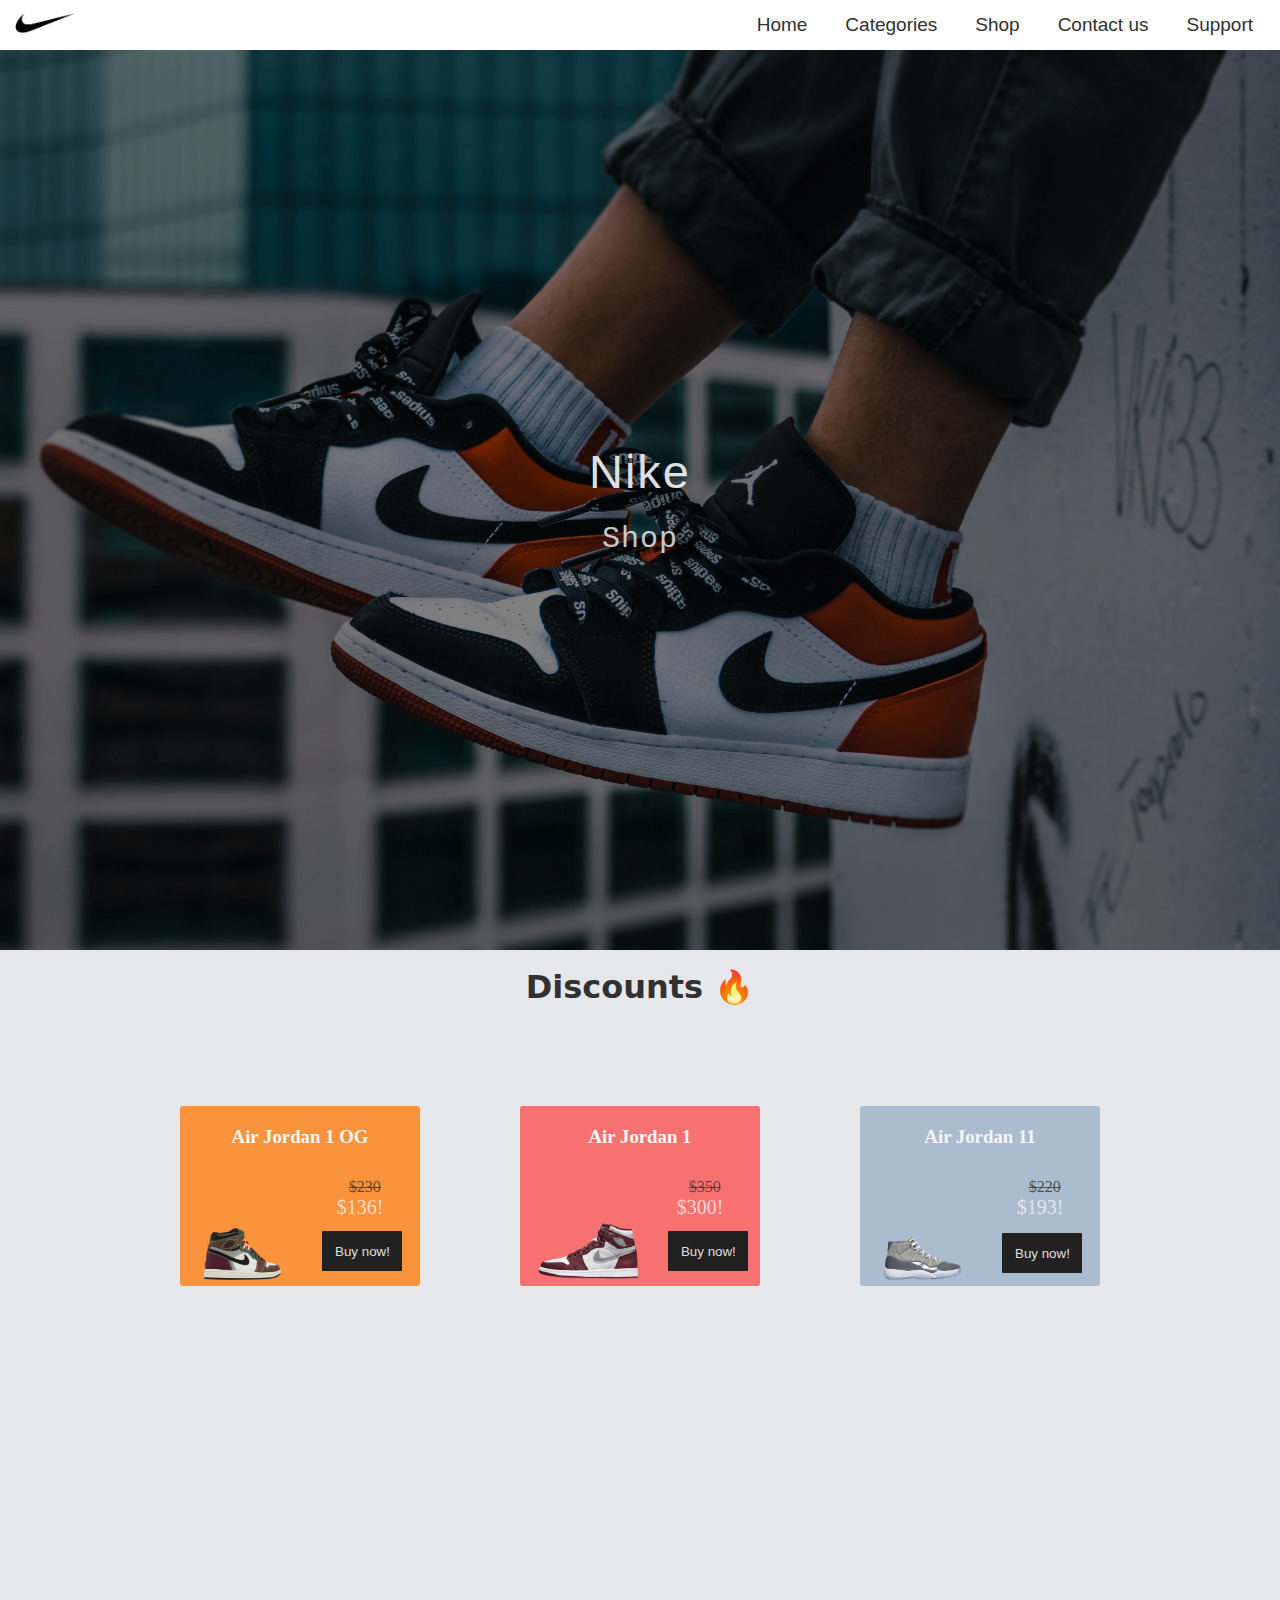
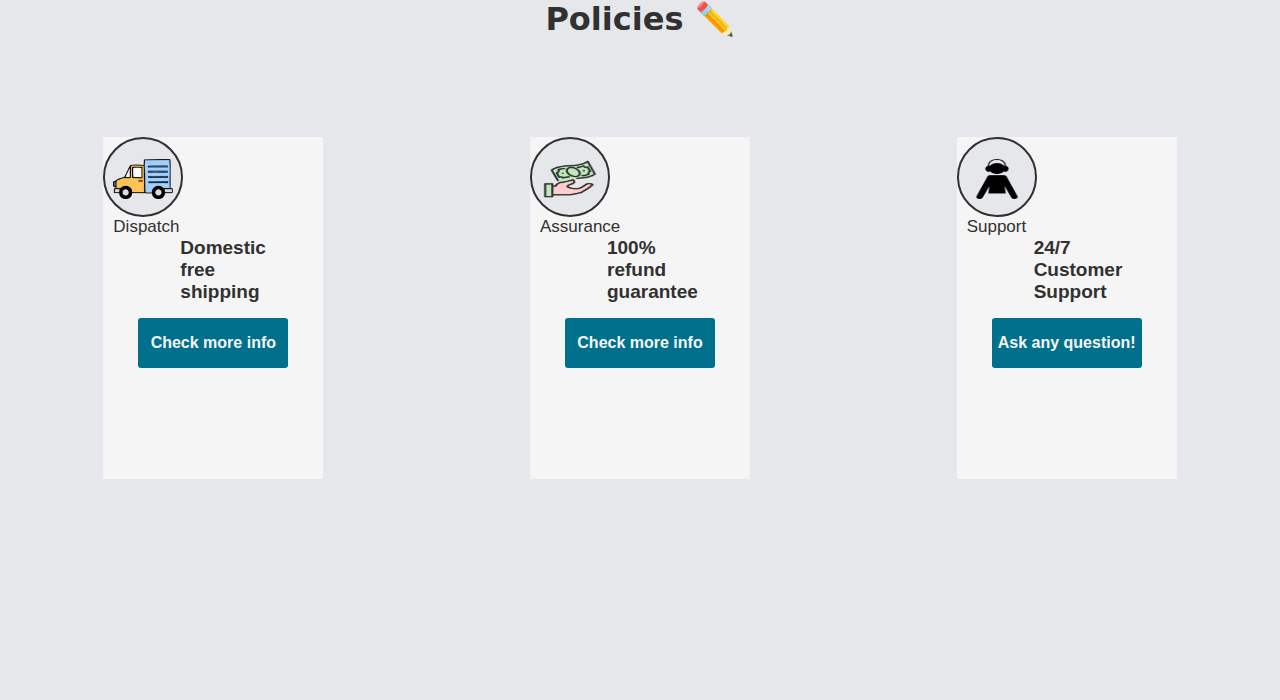
==== commit f4305389: "act4" ====
--- a/index.html
+++ b/index.html
@@ -30,7 +30,7 @@
     <header>
         <div class="foto">
             <h2 class="nike">Nike</h2>
-            <h3 class="shop"><a href="">Shop</a></h3>
+            <a class="shop"><a href="">Shop</a>
         </div>
     </header>
 <!-- -------------FOTO----------------- -->
@@ -171,5 +171,10 @@
 </div>
 
 </div>
+<div class="contenedor-footer">
+    <footer>
+
+    </footer>
+</div>
   </body>
 </html>
--- a/styles/index.css
+++ b/styles/index.css
@@ -66,17 +66,16 @@
     opacity: 0.9;
     margin-bottom: 23px;
   }
-  header h3 a {
+  header a {
     font-size: 28px;
     font-family: Arial, Helvetica, sans-serif;
     color: whitesmoke;
     letter-spacing: 1px;
     font-weight: inherit;
-    border-bottom: 2px whitesmoke;
-    transition: 0.3s;
     opacity: 0.8;
-  }
-  header h3 a:hover {
+    transition: 0.5s;
+  }
+  header a:hover {
     opacity: 1;
     transform: scale(1.2);
   }
@@ -145,17 +144,16 @@
     opacity: 0.9;
     margin-bottom: 23px;
   }
-  header h3 a {
-    font-size: 28px;
-    font-family: Arial, Helvetica, sans-serif;
+  header a {
+    font-size: 30px;
+    font-family: monospace;
     color: whitesmoke;
     letter-spacing: 1px;
     font-weight: inherit;
-    border-bottom: 2px whitesmoke;
-    transition: 0.3s;
     opacity: 0.8;
-  }
-  header h3 a:hover {
+    transition: 0.5s;
+  }
+  header a:hover {
     opacity: 1;
     transform: scale(1.2);
   }
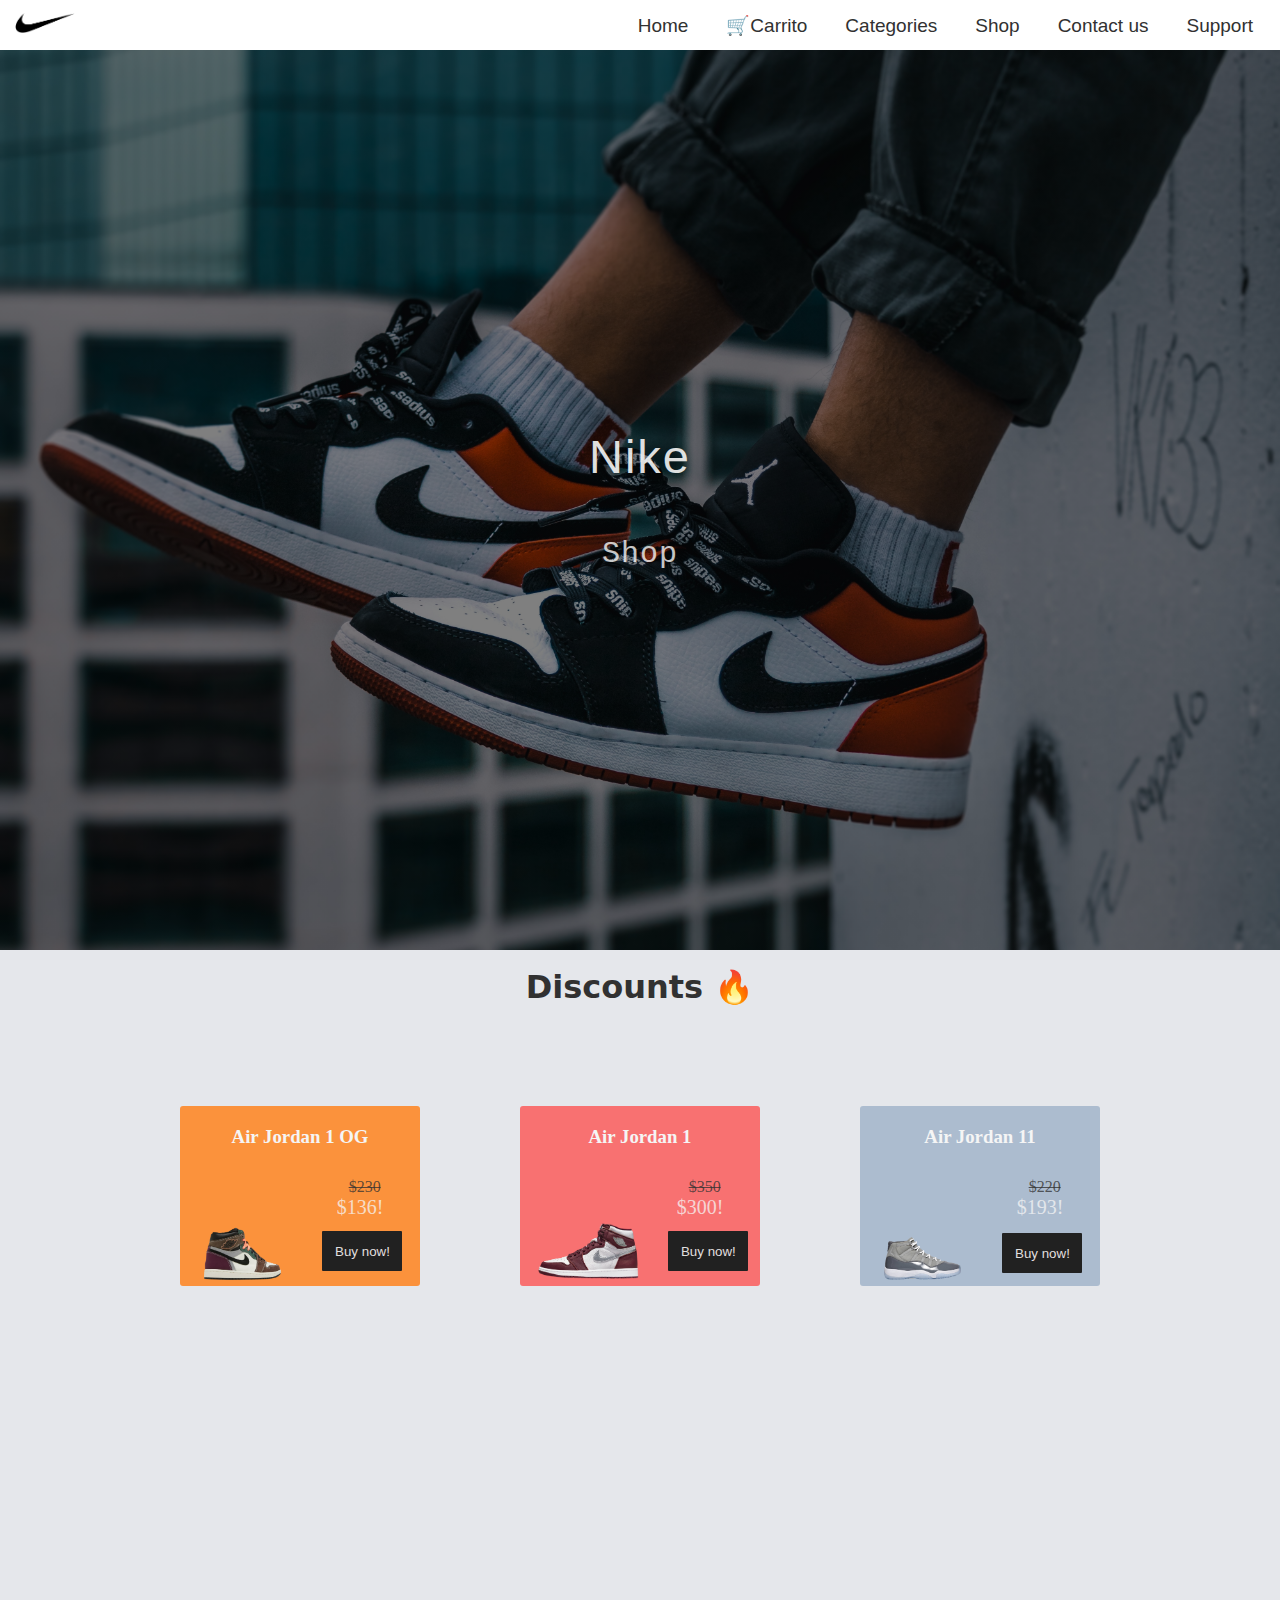
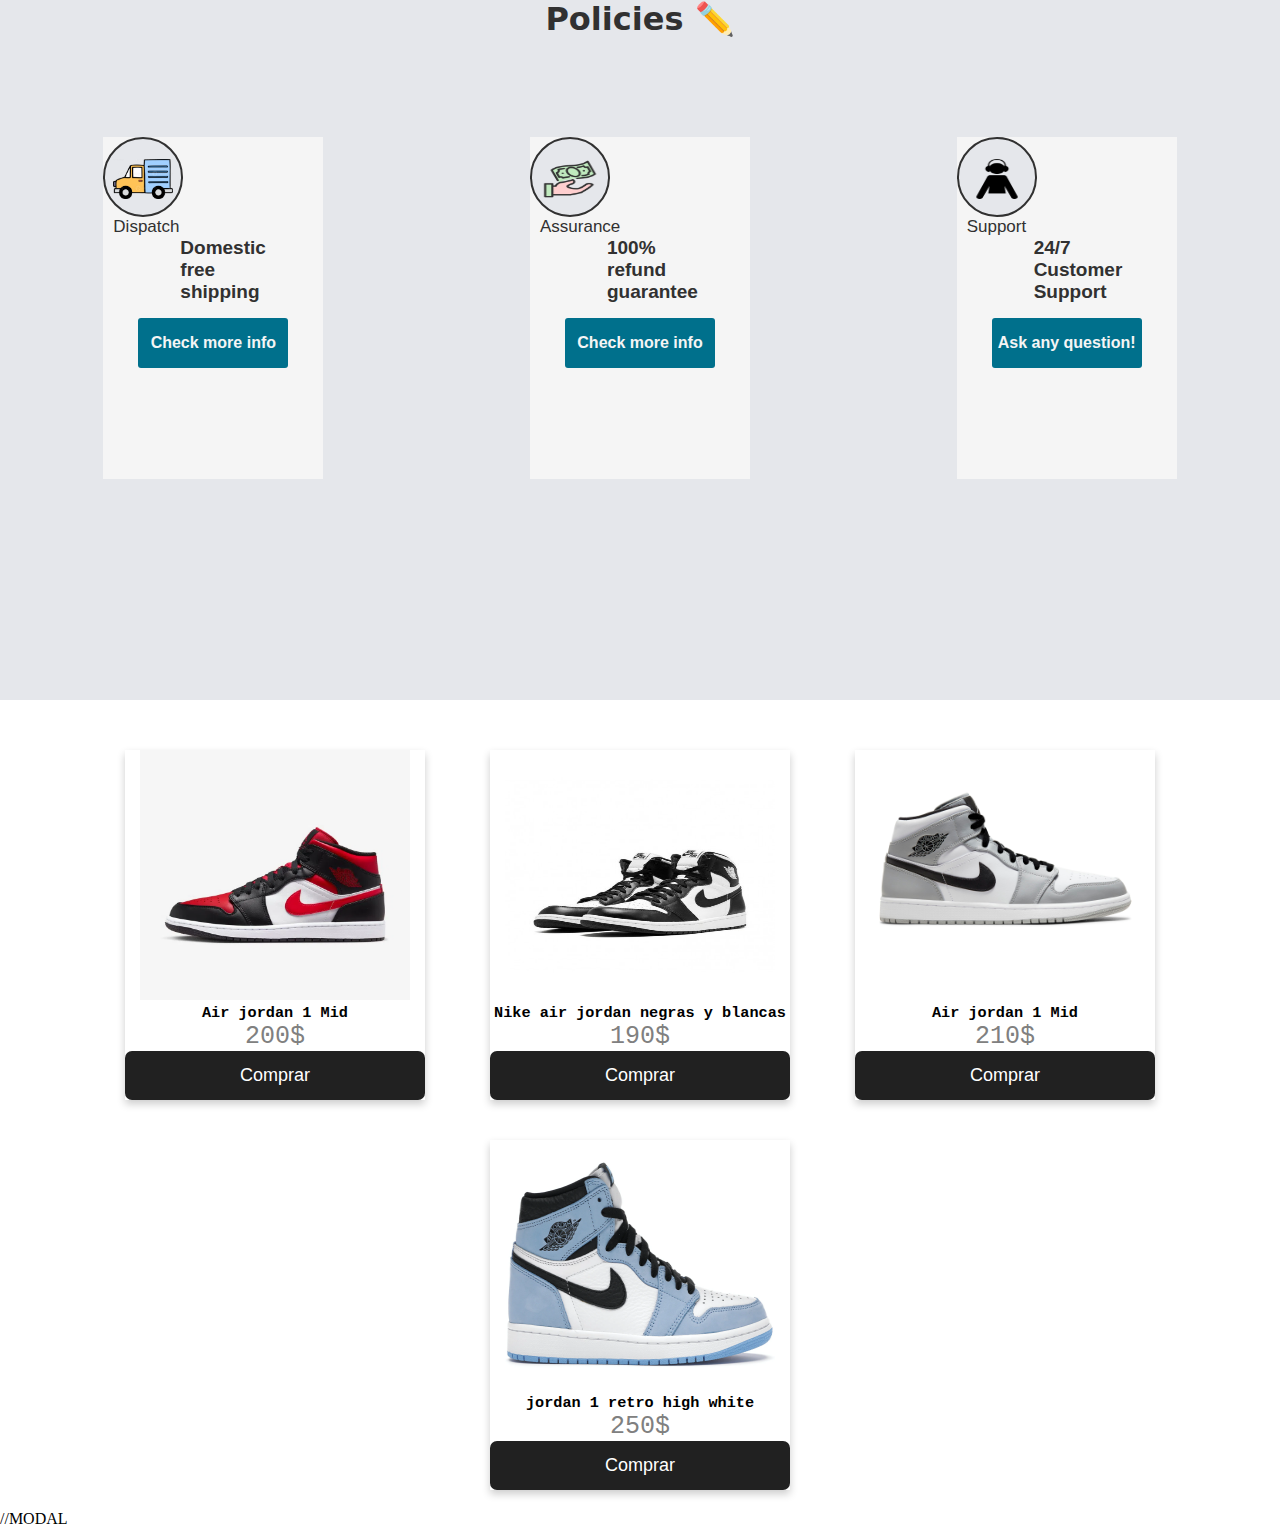
==== commit 60da261d: "act5" ====
--- a/index.html
+++ b/index.html
@@ -6,7 +6,7 @@
     <meta name="viewport" content="width=device-width, initial-scale=1.0" />
     <link rel="shortcut icon" href="./img/nike-logo.svg" type="image/x-icon" />
     <link rel="stylesheet" href="./styles/index.css" />
-    <script src="./js/main.js"></script>
+
     <title>Nike eCommerce</title>
   </head>
   <body>
@@ -18,6 +18,7 @@
     
     <nav>
             <a href="./index.html">Home</a>
+            <a id="verCarrito">🛒Carrito</a>
             <a href="./html/categories.html">Categories</a>
             <a href="./html/shop.html">Shop</a>
             <a href="./html/contact-us.html">Contact us</a>
@@ -30,7 +31,7 @@
     <header>
         <div class="foto">
             <h2 class="nike">Nike</h2>
-            <a class="shop"><a href="">Shop</a>
+            <a class="shop"><a href="./html/shop.html">Shop</a>
         </div>
     </header>
 <!-- -------------FOTO----------------- -->
@@ -171,6 +172,10 @@
 </div>
 
 </div>
+<div id="shop" class="shop"></div>
+//MODAL
+<div id="modal-content" class="modal-content"></div>
+<script src="./js/main.js"></script>
 <div class="contenedor-footer">
     <footer>
 
--- a/styles/index.css
+++ b/styles/index.css
@@ -156,6 +156,18 @@
   header a:hover {
     opacity: 1;
     transform: scale(1.2);
+    animation: letter 0.6s;
+  }
+  @keyframes letter {
+    0% {
+      letter-spacing: 2px;
+    }
+    50% {
+      letter-spacing: 3px;
+    }
+    100% {
+      letter-spacing: 4px;
+    }
   }
 }
 @media (max-width: 768px) {
@@ -755,6 +767,230 @@
     color: white;
   }
 }
+.shop {
+  display: flex;
+  justify-content: space-evenly;
+  flex-wrap: wrap;
+  margin-top: 30px;
+  margin-left: 80px;
+  margin-right: 80px;
+}
+.shop .targeta {
+  box-shadow: 0px 4px 8px 0 rgba(0, 0, 0, 0.2);
+  width: 300px;
+  margin: auto;
+  text-align: center;
+  font-family: monospace;
+  margin: 20px;
+}
+.shop .targeta img {
+  width: 90%;
+  height: 250px;
+}
+.shop .targeta .precio {
+  color: grey;
+  font-size: 25px;
+}
+.shop .targeta button {
+  border: none;
+  border-radius: 7px;
+  outline: 0;
+  padding: 14px;
+  color: white;
+  background-color: #212121;
+  text-align: center;
+  width: 100%;
+  font-size: 18px;
+}
+.shop .targeta button:hover {
+  background-color: #111111;
+}
+
+.modal-content {
+  width: 80%;
+  margin: 0 10%;
+  max-height: 88vh;
+  color: #fff;
+  background-color: #212121;
+  display: flex;
+  flex-direction: column;
+  align-items: center;
+  /*for the top*/
+  position: fixed;
+  overflow: auto;
+  z-index: 9;
+  top: 12vh;
+  scrollbar-color: none;
+}
+
+.modal-content::-webkit-scrollbar {
+  display: none;
+}
+
+.modal-header {
+  display: flex;
+  justify-content: space-around;
+  align-items: center;
+  background-color: #0a0909;
+  color: #fff;
+  width: 100%;
+  height: 60px;
+}
+
+.modal-header-title {
+  justify-self: start;
+}
+
+.modal-header-button {
+  cursor: pointer;
+}
+
+.modal-content > .modal-content2 {
+  display: flex;
+  flex-direction: row;
+  justify-content: space-around;
+  align-items: center;
+  width: 70%;
+  margin: 10px;
+}
+
+.modal-content > div > img {
+  height: 120px;
+  width: 120px;
+}
+
+.total-content {
+  font-size: 25px;
+  padding: 20px;
+  text-align: center;
+  padding-top: 20px;
+}
+
+* {
+  box-sizing: border-box;
+}
+
+ul {
+  list-style: none;
+  padding: 0;
+}
+
+.fondo {
+  background: #181818;
+  color: #fff;
+  line-height: 1.6;
+  font-family: "Quicksand", sans-serif;
+  padding: 0 1.5em;
+  /* LARGE SIZE */
+}
+.fondo .content {
+  max-width: 1170px;
+  margin-left: auto;
+  margin-right: auto;
+  padding: 1.5em;
+  /* CONTACT INFO */
+}
+.fondo .content .logo {
+  text-align: center;
+  font-size: 3em;
+}
+.fondo .content .logo span {
+  color: #B70E21;
+}
+.fondo .content .contact-wrapper {
+  box-shadow: 0 0 20px 0 rgba(255, 255, 255, 0.3);
+}
+.fondo .content .contact-wrapper > * {
+  padding: 1em;
+}
+.fondo .content .contact-form form button,
+.fondo .content .contact-form form input,
+.fondo .content .contact-form form textarea {
+  width: 100%;
+  padding: 0.7em;
+  border: none;
+  background: none;
+  outline: 0;
+  color: #fff;
+  border-bottom: 1px solid #d63031;
+  letter-spacing: 2px;
+}
+.fondo .content .contact-form {
+  background: #222222;
+}
+.fondo .content .contact-form h3 {
+  color: whitesmoke;
+  font-size: 22px;
+  padding-left: 15px;
+}
+.fondo .content .contact-form form {
+  display: grid;
+  grid-template-columns: 1fr 1fr;
+}
+.fondo .content .contact-form form label {
+  display: block;
+}
+.fondo .content .contact-form form p {
+  margin: 0;
+  padding: 1em;
+  font-family: monospace;
+  font-size: 17px;
+}
+.fondo .content .contact-form form .block {
+  grid-column: 1/3;
+}
+.fondo .content .contact-form form button {
+  background: #B70E21;
+  border: 0;
+  text-transform: uppercase;
+  padding: 1em;
+}
+.fondo .content .contact-form form button:hover {
+  background: #d63031;
+  color: #fff;
+  transition: background-color 1s ease-out;
+  outline: 0;
+}
+.fondo .content .contact-form form button:focus {
+  background: #d63031;
+  color: #fff;
+  transition: background-color 1s ease-out;
+  outline: 0;
+}
+.fondo .content .contact-info {
+  background: #000;
+}
+.fondo .content .contact-info h4 {
+  text-align: center;
+  margin: 0 0 1rem 0;
+  letter-spacing: 1px;
+}
+.fondo .content .contact-info ul {
+  text-align: center;
+  margin: 0 0 1rem 0;
+}
+.fondo .content .contact-info p {
+  text-align: center;
+  margin: 0 0 1rem 0;
+}
+@media (min-width: 700px) {
+  .fondo body {
+    padding: 0 4em;
+  }
+  .fondo .contact-wrapper {
+    display: grid;
+    grid-template-columns: 2fr 1fr;
+  }
+  .fondo .contact-wrapper > * {
+    padding: 2em;
+  }
+  .fondo .contact-info h4,
+  .fondo .contact-info ul,
+  .fondo .contact-info p {
+    text-align: left;
+  }
+}
+
 * {
   padding: 0px;
   margin: 0px;
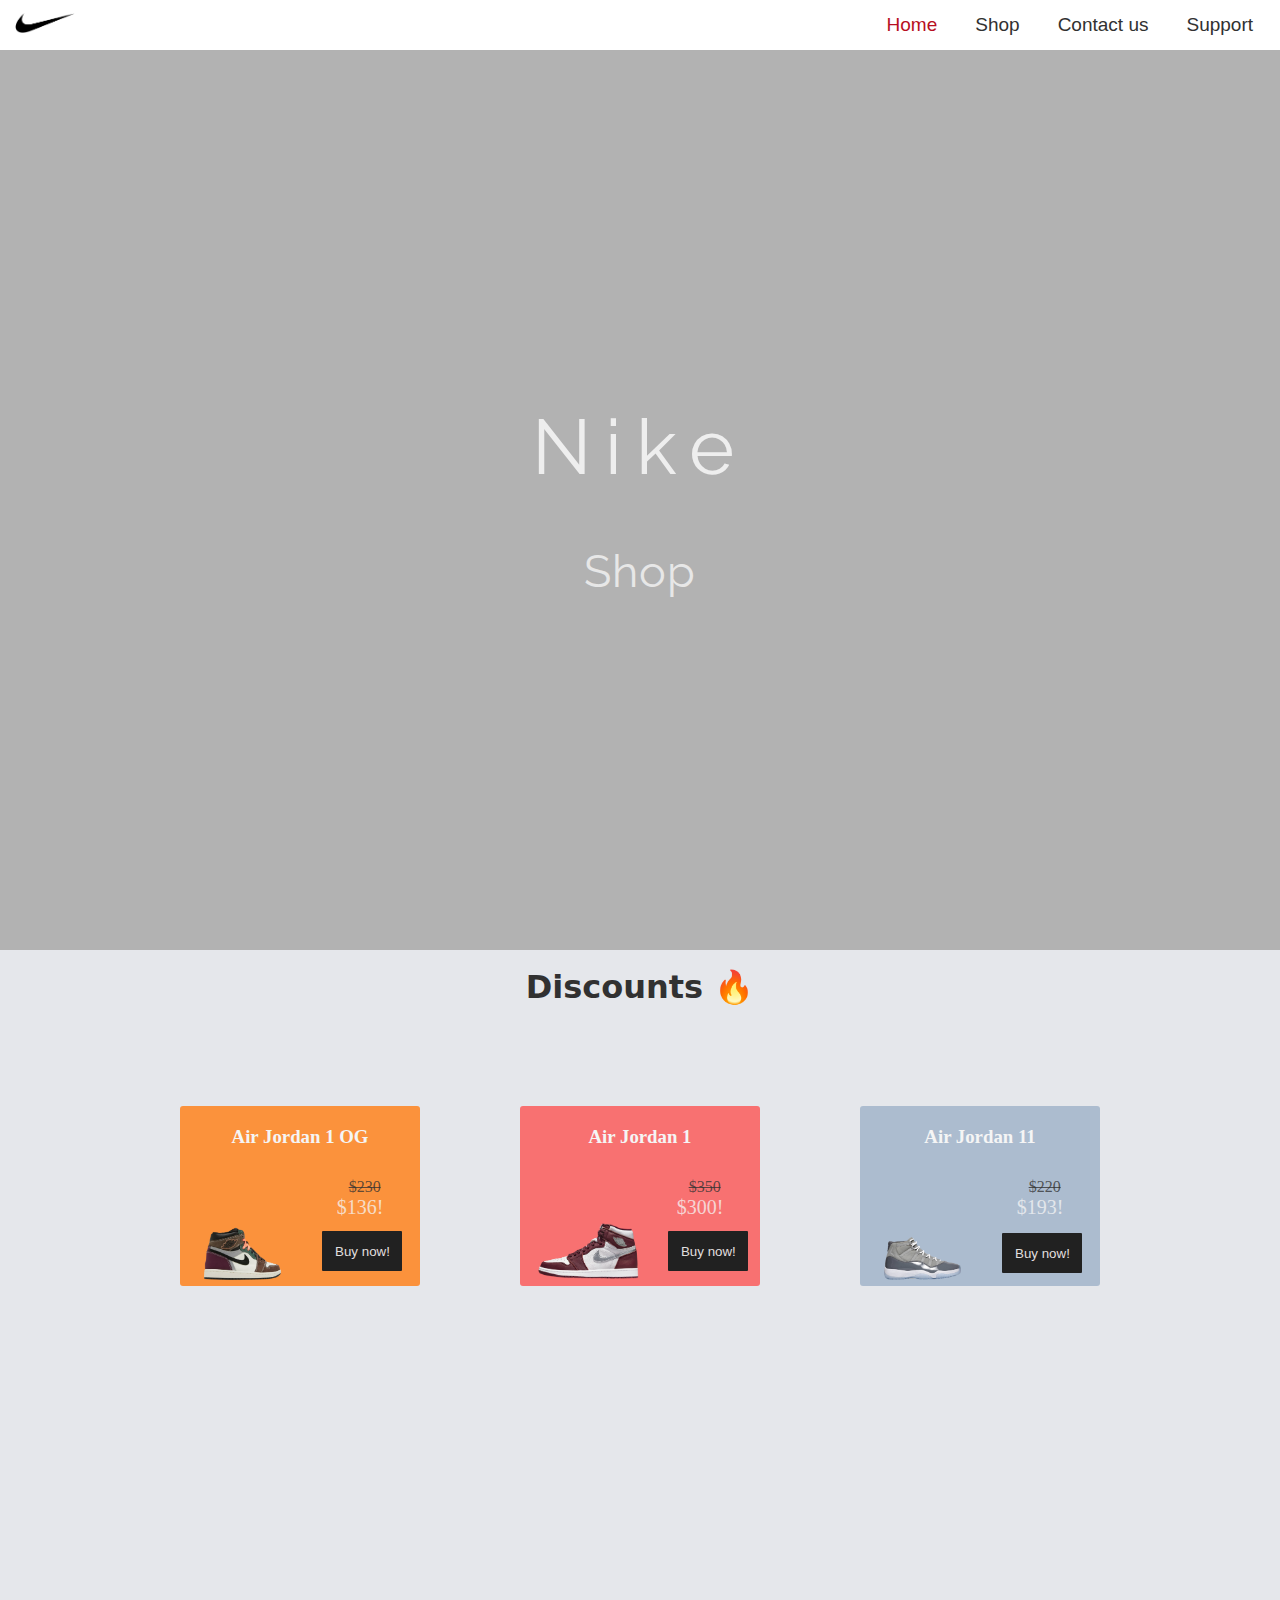
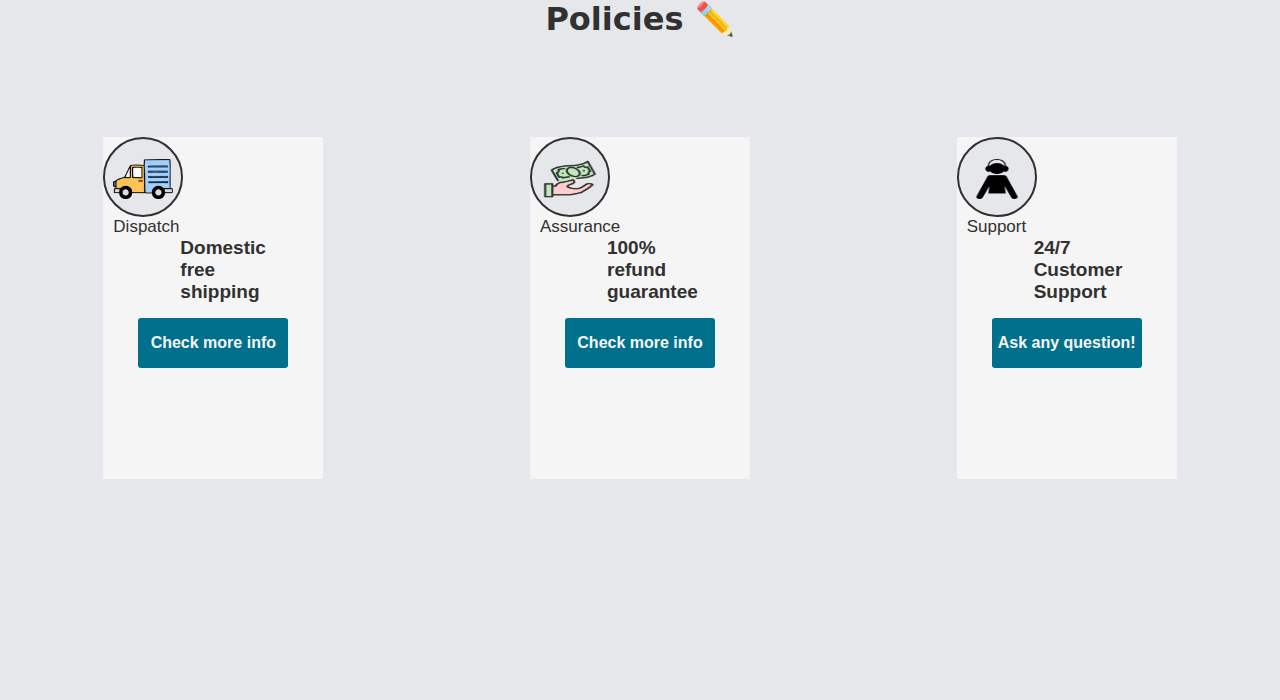
==== commit dbccf717: "proyectofinal" ====
--- a/index.html
+++ b/index.html
@@ -1,6 +1,9 @@
 <!DOCTYPE html>
 <html lang="en">
   <head>
+    <link rel="preconnect" href="https://fonts.googleapis.com">
+<link rel="preconnect" href="https://fonts.gstatic.com" crossorigin>
+<link href="https://fonts.googleapis.com/css2?family=Raleway:ital,wght@1,700&display=swap" rel="stylesheet">
     <meta charset="UTF-8" />
     <meta http-equiv="X-UA-Compatible" content="IE=edge" />
     <meta name="viewport" content="width=device-width, initial-scale=1.0" />
@@ -17,9 +20,7 @@
     </div>
     
     <nav>
-            <a href="./index.html">Home</a>
-            <a id="verCarrito">🛒Carrito</a>
-            <a href="./html/categories.html">Categories</a>
+            <a id="home" href="./index.html">Home</a>
             <a href="./html/shop.html">Shop</a>
             <a href="./html/contact-us.html">Contact us</a>
             <a href="./html/support.html">Support</a>
@@ -28,12 +29,17 @@
     <!-- -------------navbar------------------- -->
     <!-- -------------FOTO----------------- -->
     </div>
-    <header>
-        <div class="foto">
+<header>
+    <div class="foto">
+            <video autoplay muted loop class="video">
+                <source src="./img/nike.mp4" type="video/mp4">
+            </video>
+        <div class="content">
             <h2 class="nike">Nike</h2>
             <a class="shop"><a href="./html/shop.html">Shop</a>
         </div>
-    </header>
+    </div>
+</header>
 <!-- -------------FOTO----------------- -->
 <div class="fondo-color">
 
@@ -172,10 +178,12 @@
 </div>
 
 </div>
-<div id="shop" class="shop"></div>
-//MODAL
+
+<!-- <div id="shop" class="shop"></div>
 <div id="modal-content" class="modal-content"></div>
 <script src="./js/main.js"></script>
+<script src="./js/productos.js"></script> -->
+
 <div class="contenedor-footer">
     <footer>
 
--- a/styles/index.css
+++ b/styles/index.css
@@ -1,3 +1,11 @@
+#home {
+  color: #B70E21;
+}
+
+#shop-header {
+  color: #B70E21;
+}
+
 @media (max-width: 768px) {
   .contenedor-navbar {
     display: flex;
@@ -47,7 +55,7 @@
     height: 100vh;
   }
   header .foto {
-    background-image: linear-gradient(0deg, rgba(0, 0, 0, 0.5), rgba(0, 0, 0, 0.5)), url(../img/danilo-capece-NoVnXXmDNi0-unsplash.jpg);
+    background-image: linear-gradient(0deg, rgba(0, 0, 0, 0.5), rgba(0, 0, 0, 0.5)), url(../img/c915e88d5c6b50c1910b777eaf4f94cc.gif);
     background-position: center;
     background-size: cover;
     height: 100vh;
@@ -59,7 +67,8 @@
   }
   header .nike {
     font-size: 47px;
-    font-family: rubik, sans-serif;
+    font-family: "Raleway", sans-serif;
+    font-weight: 100;
     letter-spacing: 2px;
     color: whitesmoke;
     font-weight: inherit;
@@ -123,31 +132,45 @@
   header {
     width: 100%;
     height: 100vh;
+    position: relative;
+    overflow: hidden;
   }
   header .foto {
-    background-image: linear-gradient(0deg, rgba(0, 0, 0, 0.5), rgba(0, 0, 0, 0.5)), url(../img/danilo-capece-NoVnXXmDNi0-unsplash.jpg);
-    background-position: center;
-    background-size: cover;
-    height: 100vh;
+    height: 100%;
     width: 100%;
     display: flex;
     justify-content: center;
     align-items: center;
     flex-direction: column;
   }
+  header video {
+    width: 100%;
+  }
+  header .content {
+    position: absolute;
+    top: 0;
+    left: 0;
+    height: 100%;
+    width: 100%;
+    background-color: rgba(0, 0, 0, 0.3);
+    display: flex;
+    justify-content: center;
+    align-items: center;
+    flex-direction: column;
+  }
   header .nike {
-    font-size: 47px;
-    font-family: rubik, sans-serif;
-    letter-spacing: 2px;
+    font-size: 77px;
+    font-family: "Raleway", sans-serif;
+    letter-spacing: 14px;
     color: whitesmoke;
     font-weight: inherit;
     opacity: 0.9;
     margin-bottom: 23px;
   }
   header a {
-    font-size: 30px;
-    font-family: monospace;
-    color: whitesmoke;
+    font-size: 45px;
+    font-family: "Raleway", sans-serif;
+    color: #f5f5f5;
     letter-spacing: 1px;
     font-weight: inherit;
     opacity: 0.8;
@@ -156,18 +179,7 @@
   header a:hover {
     opacity: 1;
     transform: scale(1.2);
-    animation: letter 0.6s;
-  }
-  @keyframes letter {
-    0% {
-      letter-spacing: 2px;
-    }
-    50% {
-      letter-spacing: 3px;
-    }
-    100% {
-      letter-spacing: 4px;
-    }
+    color: #fff;
   }
 }
 @media (max-width: 768px) {
@@ -767,6 +779,11 @@
     color: white;
   }
 }
+.contenido {
+  display: flex;
+  justify-content: space-around;
+}
+
 .shop {
   display: flex;
   justify-content: space-evenly;
@@ -776,16 +793,22 @@
   margin-right: 80px;
 }
 .shop .targeta {
-  box-shadow: 0px 4px 8px 0 rgba(0, 0, 0, 0.2);
+  box-shadow: 0px 14px 18px 0 rgba(0, 0, 0, 0.2);
   width: 300px;
   margin: auto;
   text-align: center;
   font-family: monospace;
   margin: 20px;
+  border-radius: 5px;
 }
 .shop .targeta img {
   width: 90%;
   height: 250px;
+}
+.shop .targeta h3 {
+  font-size: 16px;
+  color: #313131;
+  font-family: monospace;
 }
 .shop .targeta .precio {
   color: grey;
@@ -797,13 +820,16 @@
   outline: 0;
   padding: 14px;
   color: white;
-  background-color: #212121;
+  background-color: #313131;
   text-align: center;
   width: 100%;
   font-size: 18px;
 }
 .shop .targeta button:hover {
-  background-color: #111111;
+  background-color: transparent;
+  border: 1px #212121 solid;
+  color: #313131;
+  transition: 0.4s;
 }
 
 .modal-content {
@@ -832,9 +858,12 @@
   justify-content: space-around;
   align-items: center;
   background-color: #0a0909;
-  color: #fff;
+  color: #f1f1f1;
   width: 100%;
   height: 60px;
+  font-family: "Raleway", sans-serif;
+  letter-spacing: 1px;
+  font-weight: 900;
 }
 
 .modal-header-title {
@@ -843,6 +872,11 @@
 
 .modal-header-button {
   cursor: pointer;
+  color: #B70E21;
+  font-weight: bold;
+  font-size: 30px;
+  background-color: transparent;
+  border: none;
 }
 
 .modal-content > .modal-content2 {
@@ -850,13 +884,26 @@
   flex-direction: row;
   justify-content: space-around;
   align-items: center;
-  width: 70%;
+  width: 90%;
   margin: 10px;
+}
+.modal-content > .modal-content2 h3 {
+  color: #f9f9f9;
+  font-family: monospace;
+  font-size: 19px;
+}
+.modal-content > .modal-content2 p {
+  font-size: 19px;
+  color: gray;
 }
 
 .modal-content > div > img {
   height: 120px;
   width: 120px;
+}
+
+h3 {
+  color: #f3f3f3;
 }
 
 .total-content {
@@ -864,6 +911,30 @@
   padding: 20px;
   text-align: center;
   padding-top: 20px;
+  font-family: Georgia, "Times New Roman", Times, serif;
+}
+
+.eleminarProducto {
+  cursor: pointer;
+}
+
+.boton-comprar {
+  color: #313131;
+  letter-spacing: 2px;
+  font-family: monospace;
+  font-size: 19px;
+  font-weight: bold;
+  background-color: #f9f9f9;
+  border: none;
+  padding: 10px 10px;
+  border-radius: 5px;
+  margin-bottom: 20px;
+}
+.boton-comprar:hover {
+  background-color: #000;
+  color: #f9f9f9;
+  transition: 0.7s;
+  cursor: pointer;
 }
 
 * {
@@ -991,6 +1062,118 @@
   }
 }
 
+.contenedor-carrito {
+  display: flex;
+  justify-content: center;
+  align-items: center;
+  flex-direction: column;
+  gap: 20px;
+}
+.contenedor-carrito .carrito-boton {
+  display: flex;
+  justify-content: center;
+  align-items: center;
+  flex-direction: column;
+}
+.contenedor-carrito .carrito-boton p {
+  color: #212121;
+  letter-spacing: 2px;
+  font-size: 20px;
+  font-family: sans-serif;
+  font-weight: 700;
+}
+.contenedor-carrito .title-shop {
+  display: flex;
+  justify-content: center;
+}
+.contenedor-carrito .title-shop h1 {
+  color: #313131;
+  font-size: 40px;
+  font-family: "Raleway", sans-serif;
+  letter-spacing: 20px;
+  text-shadow: 0px 0px 30px #313131;
+}
+
+.conteiner-shop {
+  background-color: #212121;
+  padding: 2rem;
+  padding-right: 0;
+  position: sticky;
+  top: 0;
+  height: 100vh;
+  display: flex;
+  flex-direction: column;
+  justify-content: space-between;
+  width: 500px;
+  display: flex;
+  justify-content: center;
+  align-items: center;
+  color: rgba(249, 249, 249, 0.3764705882);
+}
+.conteiner-shop .navbar-izq {
+  max-width: 100%;
+}
+.conteiner-shop .navbar-izq .title-nav {
+  color: #f5f5f5;
+  font-size: 30px;
+  font-family: "Raleway", sans-serif;
+  letter-spacing: 2px;
+  display: flex;
+  justify-content: center;
+  align-items: center;
+  margin-bottom: 100px;
+}
+.conteiner-shop .navbar-izq .nav {
+  width: 100%;
+  height: 50vh;
+  display: flex;
+  justify-content: center;
+  align-items: center;
+  flex-direction: column;
+}
+.conteiner-shop .navbar-izq .nav #todos {
+  background-color: #f9f9f9;
+  color: #313131;
+}
+.conteiner-shop .navbar-izq .nav #zapa {
+  background-color: #f7f7f7;
+  color: #313131;
+}
+.conteiner-shop .navbar-izq .nav #cami {
+  background-color: #f7f7f7;
+  color: #313131;
+}
+.conteiner-shop .navbar-izq .nav #verCarrito {
+  background-color: #f9f9f9;
+  cursor: pointer;
+  color: #313131;
+  width: 150px;
+  font-size: 20px;
+}
+.conteiner-shop .navbar-izq .nav #verCarrito:hover {
+  background-color: #fff;
+  color: #000;
+}
+.conteiner-shop .navbar-izq .nav a {
+  width: 100%;
+  color: #f7f7f7;
+  font-family: monospace;
+  font-size: 0.85rem;
+  font-weight: bold;
+  background-color: #313131;
+  border-radius: 15px;
+  margin: 20px;
+  padding: 15px;
+  display: flex;
+  justify-content: center;
+  align-items: center;
+}
+.conteiner-shop .navbar-izq .nav a:hover {
+  background-color: #f9f9f9;
+  color: #313131;
+  transition: 0.5s;
+}
+
 * {
   padding: 0px;
   margin: 0px;
